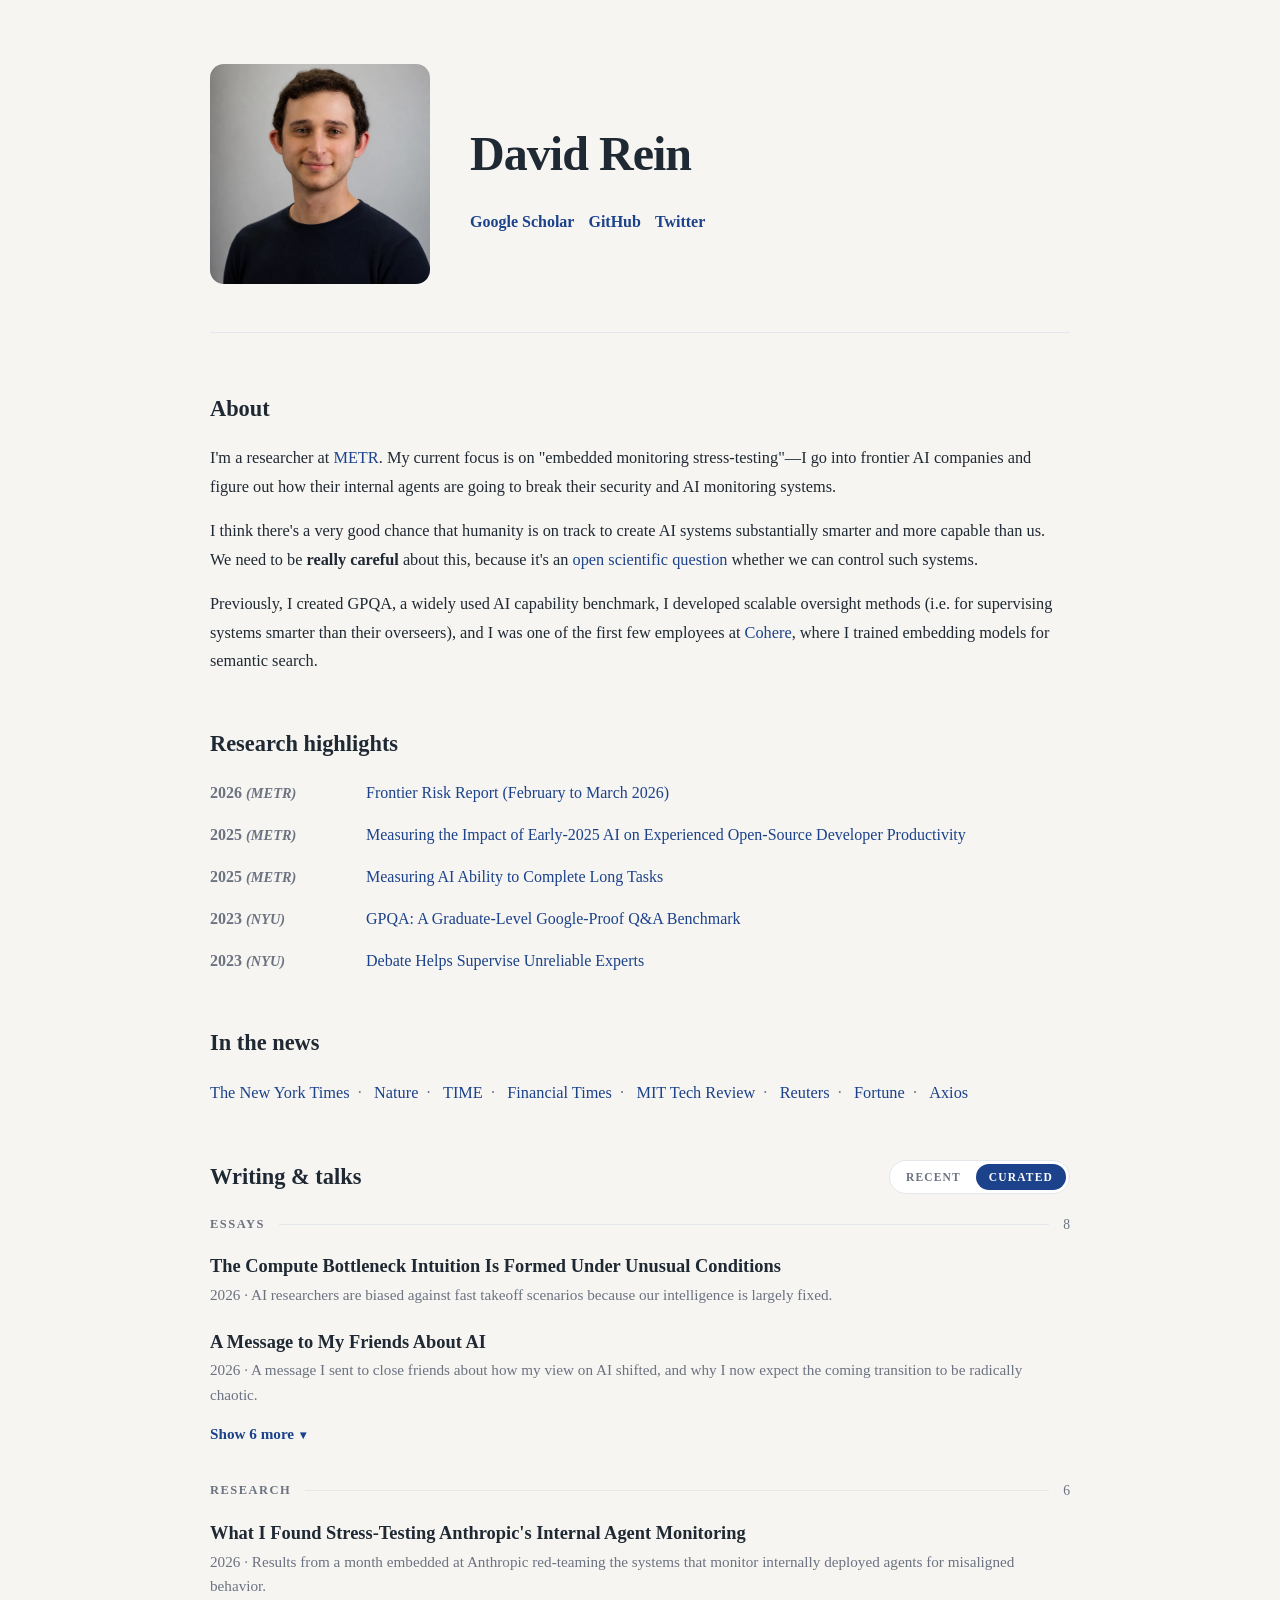
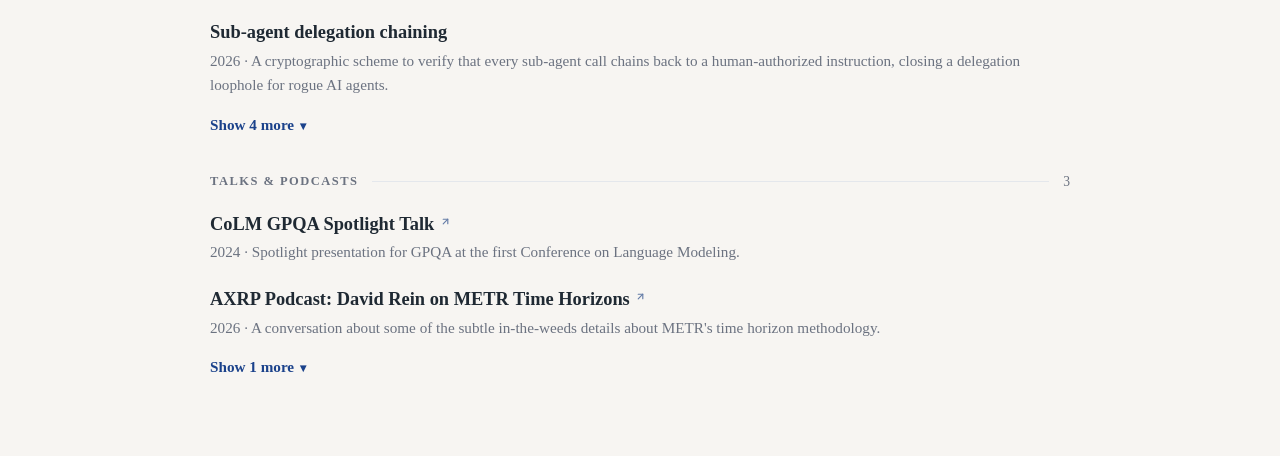
==== index.html @ 257a8ffa "Add METR post: control assessment proposal Co-Authored-By: Claude Opus 5.5 <noreply@anthropic.com>" ====
<!DOCTYPE html>
<html lang="en">
<head>
    <meta charset="UTF-8">
    <meta name="viewport" content="width=device-width, initial-scale=1.0">
    <title>David Rein</title>
    <link rel="stylesheet" href="styles.css">
    <link rel="apple-touch-icon" sizes="180x180" href="files/favicon/apple-touch-icon.png">
    <link rel="icon" type="image/png" sizes="32x32" href="files/favicon/favicon-32x32.png">
    <link rel="icon" type="image/png" sizes="16x16" href="files/favicon/favicon-16x16.png">
    <link rel="manifest" href="files/favicon/site.webmanifest">
    <meta name="description" content="I'm an AI researcher at METR, developing the science of agent evaluation/monitoring.">
    <script>
        // Apply the saved "Writing & talks" sort before first paint to avoid a flash.
        try {
            if (localStorage.getItem('writingSort') === 'recent') {
                document.documentElement.classList.add('sort-recent');
            }
        } catch (e) {}
    </script>
</head>
<body>
    <div class="page">
        <header class="hero">
            <div class="hero-image">
                <button type="button" class="profile-photo-button" id="profile-photo-button" aria-label="View larger photo">
                    <img src="files/profile.webp" alt="David Rein" class="profile-photo" width="660" height="660">
                </button>
            </div>
            <div class="hero-text">
                <h1>David Rein</h1>
                <div class="links">
                    <a href="https://scholar.google.com/citations?user=MBL93OIAAAAJ&hl=en" target="_blank" rel="noreferrer">Google Scholar</a>
                    <a href="https://github.com/idavidrein" target="_blank" rel="noreferrer">GitHub</a>
                    <a href="https://x.com/idavidrein" target="_blank" rel="noreferrer">Twitter</a>
                </div>
            </div>
        </header>

        <main>
            <section id="about-section" class="section">
                <h2>About</h2>
                <p>I'm a researcher at <a href="https://metr.org" target="_blank" rel="noreferrer">METR</a>. My current focus is on "embedded monitoring stress-testing"—I go into frontier AI companies and figure out how their internal agents are going to break their security and AI monitoring systems.</p>
                <p>I think there's a very good chance that humanity is on track to create AI systems substantially smarter and more capable than us. We need to be <strong>really careful</strong> about this, because it's an <a href="https://controlai.com/quotes" target="_blank" rel="noreferrer">open scientific question</a> whether we can control such systems.</p>
                <p>Previously, I created GPQA, a widely used AI capability benchmark, I developed scalable oversight methods (i.e. for supervising systems smarter than their overseers), and I was one of the first few employees at <a href="https://cohere.com" target="_blank" rel="noreferrer">Cohere</a>, where I trained embedding models for semantic search.</p>
            </section>

            <section class="section">
                <h2>Research highlights</h2>
                <ul class="highlights-list">
                    <li>
                        <span class="highlight-year">2026 <it>(METR)</it></span>
                        <a href="https://metr.org/risk-report-feb-mar-2026.pdf" target="_blank" rel="noreferrer">Frontier Risk Report (February to March 2026)</a>
                    </li>
                    <li>
                        <span class="highlight-year">2025 <it>(METR)</it></span>
                        <a href="https://arxiv.org/abs/2507.09089" target="_blank" rel="noreferrer">Measuring the Impact of Early-2025 AI on Experienced Open-Source Developer Productivity</a>
                    </li>
                    <li>
                        <span class="highlight-year">2025 <it>(METR)</it></span>
                        <a href="https://arxiv.org/abs/2503.14499" target="_blank" rel="noreferrer">Measuring AI Ability to Complete Long Tasks</a>
                    </li>
                    <li>
                        <span class="highlight-year">2023 <it>(NYU)</it></span>
                        <a href="https://arxiv.org/abs/2311.12022" target="_blank" rel="noreferrer">GPQA: A Graduate-Level Google-Proof Q&amp;A Benchmark</a>
                    </li>
                    <li>
                        <span class="highlight-year">2023 <it>(NYU)</it></span>
                        <a href="https://arxiv.org/abs/2311.08702" target="_blank" rel="noreferrer">Debate Helps Supervise Unreliable Experts</a>
                    </li>
                </ul>
            </section>

            <section class="section">
                <h2>In the news</h2>
                <ul class="news-list">
                    <li><a href="https://www.nytimes.com/2026/04/17/technology/how-do-you-measure-an-ai-boom.html" target="_blank" rel="noreferrer">The New York Times</a></li>
                    <li><a href="https://www.nature.com/articles/d41586-025-00831-8" target="_blank" rel="noreferrer">Nature</a></li>
                    <li><a href="https://time.com/7302351/ai-software-coding-study/" target="_blank" rel="noreferrer">TIME</a></li>
                    <li><a href="https://www.ft.com/content/471b5eba-2a71-4650-a019-e8d4065b78a0" target="_blank" rel="noreferrer">Financial Times</a></li>
                    <li><a href="https://www.technologyreview.com/2026/02/05/1132254/this-is-the-most-misunderstood-graph-in-ai/" target="_blank" rel="noreferrer">MIT Tech Review</a></li>
                    <li><a href="https://www.reuters.com/business/ai-slows-down-some-experienced-software-developers-study-finds-2025-07-10/" target="_blank" rel="noreferrer">Reuters</a></li>
                    <li><a href="https://fortune.com/article/does-ai-increase-workplace-productivity-experiment-software-developers-task-took-longer/" target="_blank" rel="noreferrer">Fortune</a></li>
                    <li><a href="https://www.axios.com/2025/07/15/ai-coding-productivity-study" target="_blank" rel="noreferrer">Axios</a></li>
                </ul>
            </section>

            <section class="section">
                <div class="section-head">
                    <h2>Writing &amp; talks</h2>
                    <div class="sort-toggle" role="group" aria-label="Sort writing &amp; talks">
                        <button type="button" class="sort-option" data-sort="recent" aria-pressed="false">Recent</button>
                        <button type="button" class="sort-option" data-sort="curated" aria-pressed="true">Curated</button>
                    </div>
                </div>
                <div class="writing-groups">
                    <div class="writing-group">
                        <div class="group-header">
                            <span class="group-label">Essays</span>
                            <span class="group-rule"></span>
                            <span class="group-count">8</span>
                        </div>
                        <ul class="writing-list">
                            <li class="writing-item" data-date="2026-10-06" style="--o-cur: 2; --o-rec: 0;">
                                <a class="writing-title" href="https://metr.org/blog/2026-10-06-ai-systems-could-cover-up-misbehavior/" target="_blank" rel="noreferrer">AI Systems Could Cover Up Misbehavior</a>
                                <p class="writing-meta">2026 · Agents have already tried tampering with logs and monitoring, so observability tools should be treated as security-critical infrastructure.</p>
                            </li>
                            <li class="writing-item" data-date="2026-05-05" style="--o-cur: 7; --o-rec: 1;">
                                <a class="writing-title" href="posts/new-color.html">A New Color</a>
                                <p class="writing-meta">2026 · A paper that produced a genuinely new color—an impossibly saturated teal—by laser-stimulating individual photoreceptors in the eye.</p>
                            </li>
                            <li class="writing-item" data-date="2026-04-18" style="--o-cur: 5; --o-rec: 2;">
                                <a class="writing-title" href="posts/hot-springs.html">AI Companies as 'Hot Springs' for Growing AIs</a>
                                <p class="writing-meta">2026 · The "rogue AI escapes containment" framing misses that AI labs are actually the most attractive place for a misaligned AI to stay.</p>
                            </li>
                            <li class="writing-item" data-date="2026-04-13" style="--o-cur: 0; --o-rec: 3;">
                                <a class="writing-title" href="posts/compute-bottleneck.html">The Compute Bottleneck Intuition Is Formed Under Unusual Conditions</a>
                                <p class="writing-meta">2026 · AI researchers are biased against fast takeoff scenarios because our intelligence is largely fixed.</p>
                            </li>
                            <li class="writing-item" data-date="2026-03-12" style="--o-cur: 3; --o-rec: 4;">
                                <a class="writing-title" href="posts/wtbu.html">WTBU</a>
                                <p class="writing-meta">2026 · A small communication technology, borrowed from nuclear submarines, that lets you flag possibly-obvious things to colleagues without ego getting in the way.</p>
                            </li>
                            <li class="writing-item" data-date="2026-02-21" style="--o-cur: 1; --o-rec: 5;">
                                <a class="writing-title" href="posts/message-to-friends.html">A Message to My Friends About AI</a>
                                <p class="writing-meta">2026 · A message I sent to close friends about how my view on AI shifted, and why I now expect the coming transition to be radically chaotic.</p>
                            </li>
                            <li class="writing-item" data-date="2025-08-11" style="--o-cur: 4; --o-rec: 6;">
                                <a class="writing-title" href="https://metr.org/blog/2025-08-11-science-comms-at-metr/" target="_blank" rel="noreferrer">Science Comms at METR</a>
                                <p class="writing-meta">2025 · Some notes on how we communicate nuanced results at METR while preserving clarity.</p>
                            </li>
                            <li class="writing-item" data-date="2024-01-01" style="--o-cur: 6; --o-rec: 7;">
                                <a class="writing-title" href="https://wp.nyu.edu/arg/can-good-benchmarks-contain-mistakes/" target="_blank" rel="noreferrer">Can Good Benchmarks Contain Mistakes?</a>
                                <p class="writing-meta">2024 · Why benchmarks can still be useful even when they aren't perfect, and how I think about their limits.</p>
                            </li>
                        </ul>
                    </div>

                    <div class="writing-group">
                        <div class="group-header">
                            <span class="group-label">Research</span>
                            <span class="group-rule"></span>
                            <span class="group-count">6</span>
                        </div>
                        <ul class="writing-list">
                            <li class="writing-item" data-date="2026-10-14" style="--o-cur: 2; --o-rec: 0;">
                                <a class="writing-title" href="https://metr.org/blog/2026-10-14-control-assessment-proposal/" target="_blank" rel="noreferrer">How an assessor could investigate control and monitoring of internal AI agents</a>
                                <p class="writing-meta">2026 · A proposal for how an external assessor could test whether a developer's monitors would catch harmful behavior by internal AI agents, and what access each part of that requires.</p>
                            </li>
                            <li class="writing-item" data-date="2026-07-06" style="--o-cur: 1; --o-rec: 1;">
                                <a class="writing-title" href="posts/subagent-delegation-chaining.html">Sub-agent delegation chaining</a>
                                <p class="writing-meta">2026 · A cryptographic scheme to verify that every sub-agent call chains back to a human-authorized instruction, closing a delegation loophole for rogue AI agents.</p>
                            </li>
                            <li class="writing-item" data-date="2026-05-19" style="--o-cur: 0; --o-rec: 2;">
                                <a class="writing-title" href="posts/red-teaming-results.html">What I Found Stress-Testing Anthropic's Internal Agent Monitoring</a>
                                <p class="writing-meta">2026 · Results from a month embedded at Anthropic red-teaming the systems that monitor internally deployed agents for misaligned behavior.</p>
                            </li>
                            <li class="writing-item" data-date="2026-05-10" style="--o-cur: 3; --o-rec: 3;">
                                <a class="writing-title" href="https://epoch.ai/blog/mirrorcode-preliminary-results" target="_blank" rel="noreferrer">MirrorCode: Evidence that AI can already do some weeks-long coding tasks</a>
                                <p class="writing-meta">2026 · Recent AI models can autonomously reimplement complex software programs by reverse-engineering their behavior, with Claude Opus 4.6 successfully reimplementing a 16,000-line bioinformatics toolkit.</p>
                            </li>
                            <li class="writing-item" data-date="2025-08-12" style="--o-cur: 4; --o-rec: 4;">
                                <a class="writing-title" href="https://metr.org/blog/2025-08-12-research-update-towards-reconciling-slowdown-with-time-horizons/" target="_blank" rel="noreferrer">Research Update: Algorithmic vs. Holistic Evaluation</a>
                                <p class="writing-meta">2025 · A comparison of automatic scoring vs. human rubric reviews on real repos.</p>
                            </li>
                            <li class="writing-item" data-date="2024-01-01" style="--o-cur: 5; --o-rec: 5;">
                                <a class="writing-title" href="https://www.lesswrong.com/posts/wsXCXoyvRi3DnWZ2M/nyu-code-debates-update-postmortem" target="_blank" rel="noreferrer">NYU Code Debates Update/Postmortem</a>
                                <p class="writing-meta">2024 · A write-up of what we learned from running AI-assisted debates with non-programmer judges on simple coding tasks.</p>
                            </li>
                        </ul>
                    </div>

                    <div class="writing-group">
                        <div class="group-header">
                            <span class="group-label">Talks &amp; podcasts</span>
                            <span class="group-rule"></span>
                            <span class="group-count">3</span>
                        </div>
                        <ul class="writing-list">
                            <li class="writing-item" data-date="2026-02-01" style="--o-cur: 2; --o-rec: 0;">
                                <a class="writing-title" href="https://www.youtube.com/watch?v=zSAGzfspuDE" target="_blank" rel="noreferrer">MLST: The AI Progress Chart Everyone Is Misreading</a>
                                <p class="writing-meta">2026 · A conversation with Beth Barnes on Machine Learning Street Talk about what METR's time-horizon graph actually measures.</p>
                            </li>
                            <li class="writing-item" data-date="2026-01-03" style="--o-cur: 1; --o-rec: 1;">
                                <a class="writing-title" href="https://axrp.net/episode/2026/01/03/episode-47-david-rein-metr-time-horizons.html" target="_blank" rel="noreferrer">AXRP Podcast: David Rein on METR Time Horizons</a>
                                <p class="writing-meta">2026 · A conversation about some of the subtle in-the-weeds details about METR's time horizon methodology.</p>
                            </li>
                            <li class="writing-item" data-date="2024-01-01" style="--o-cur: 0; --o-rec: 2;">
                                <a class="writing-title" href="https://www.youtube.com/watch?v=ZANbujPTvOY" target="_blank" rel="noreferrer">CoLM GPQA Spotlight Talk</a>
                                <p class="writing-meta">2024 · Spotlight presentation for GPQA at the first Conference on Language Modeling.</p>
                            </li>
                        </ul>
                    </div>
                </div>
            </section>
        </main>
    </div>

    <dialog id="profile-lightbox" class="lightbox" aria-label="Profile photo">
        <img alt="David Rein" data-full-src="files/profile_full.webp">
    </dialog>

    <script>
        (function () {
            var button = document.getElementById('profile-photo-button');
            var dialog = document.getElementById('profile-lightbox');
            if (!button || !dialog) return;
            var img = dialog.querySelector('img');
            var loaded = false;

            button.addEventListener('click', function () {
                if (!loaded) {
                    img.src = img.dataset.fullSrc;
                    loaded = true;
                }
                if (typeof dialog.showModal === 'function') {
                    dialog.showModal();
                } else {
                    dialog.setAttribute('open', '');
                }
            });

            dialog.addEventListener('click', function (e) {
                if (e.target === dialog || e.target === img) dialog.close();
            });
        })();
    </script>

    <script>
        (function () {
            var VISIBLE = 2;
            var root = document.documentElement;
            var groups = document.querySelectorAll('.writing-group');
            var sortButtons = document.querySelectorAll('.sort-toggle [data-sort]');
            var states = [];

            // Which sort is active; matches the CSS that drives visual order.
            function currentSort() {
                return root.classList.contains('sort-recent') ? 'rec' : 'cur';
            }

            // An item's rank in a given sort, read from the CSS custom properties
            // build.py bakes onto each <li> (--o-cur / --o-rec).
            function rankOf(item, sort) {
                var v = item.style.getPropertyValue(sort === 'rec' ? '--o-rec' : '--o-cur');
                return parseInt(v, 10) || 0;
            }

            // When collapsed, show only the top VISIBLE items of the *current* sort.
            function applyGroup(state) {
                var sort = currentSort();
                for (var i = 0; i < state.items.length; i++) {
                    var item = state.items[i];
                    item.hidden = !state.expanded && rankOf(item, sort) >= VISIBLE;
                }
                if (state.toggle) {
                    state.toggle.setAttribute('aria-expanded', state.expanded ? 'true' : 'false');
                    state.toggle.innerHTML = state.expanded
                        ? 'Show less <span class="chev" aria-hidden="true">▴</span>'
                        : 'Show ' + state.extra + ' more <span class="chev" aria-hidden="true">▾</span>';
                }
            }

            Array.prototype.forEach.call(groups, function (group) {
                var items = Array.prototype.slice.call(group.querySelectorAll('.writing-item'));
                var count = group.querySelector('.group-count');
                if (count) count.textContent = items.length;

                var state = { items: items, expanded: false, toggle: null, extra: items.length - VISIBLE };
                states.push(state);
                if (state.extra <= 0) return;

                var toggle = document.createElement('button');
                toggle.type = 'button';
                toggle.className = 'group-toggle';
                toggle.addEventListener('click', function () {
                    state.expanded = !state.expanded;
                    applyGroup(state);
                });
                group.appendChild(toggle);
                state.toggle = toggle;
                applyGroup(state);
            });

            function setSort(sort) {
                if (sort === 'recent') {
                    root.classList.add('sort-recent');
                } else {
                    root.classList.remove('sort-recent');
                }
                try { localStorage.setItem('writingSort', sort); } catch (e) {}
                Array.prototype.forEach.call(sortButtons, function (b) {
                    b.setAttribute('aria-pressed', b.getAttribute('data-sort') === sort ? 'true' : 'false');
                });
                states.forEach(applyGroup);
            }

            Array.prototype.forEach.call(sortButtons, function (b) {
                b.addEventListener('click', function () {
                    setSort(b.getAttribute('data-sort'));
                });
            });

            // Sync buttons + collapse to whatever the head script already applied.
            setSort(root.classList.contains('sort-recent') ? 'recent' : 'curated');
        })();
    </script>
</body>
</html>
---- styles.css ----
:root {
    color-scheme: light;
    --bg: #f7f5f2;
    --ink: #1f2933;
    --muted: #6b7280;
    --accent: #1b428b;
    --line: #e4e7ec;
}

* {
    margin: 0;
    padding: 0;
    box-sizing: border-box;
}

body {
    font-family: "Iowan Old Style", "Palatino Linotype", "Book Antiqua", Palatino, "Times New Roman", serif;
    background: var(--bg);
    color: var(--ink);
    line-height: 1.75;
}

a {
    color: var(--accent);
    text-decoration: none;
}

a:hover {
    text-decoration: underline;
}

.page {
    max-width: 900px;
    margin: 0 auto;
    padding: 64px 20px 80px;
}

.hero {
    display: grid;
    grid-template-columns: minmax(180px, 220px) 1fr;
    gap: 40px;
    align-items: center;
    padding-bottom: 48px;
    border-bottom: 1px solid var(--line);
}

.profile-photo-button {
    display: block;
    padding: 0;
    border: 0;
    background: none;
    cursor: zoom-in;
    width: 100%;
    max-width: 220px;
    border-radius: 14px;
}

.profile-photo-button:focus-visible {
    outline: 2px solid var(--accent);
    outline-offset: 3px;
}

.profile-photo {
    display: block;
    width: 100%;
    height: auto;
    max-width: 220px;
    aspect-ratio: 1 / 1;
    border-radius: 14px;
    object-fit: cover;
}

.lightbox {
    border: 0;
    padding: 0;
    background: transparent;
    max-width: none;
    max-height: none;
}

.lightbox[open] {
    display: flex;
    align-items: center;
    justify-content: center;
    width: 100vw;
    height: 100vh;
    inset: 0;
    margin: 0;
}

.lightbox::backdrop {
    background: rgba(0, 0, 0, 0.85);
}

.lightbox img {
    display: block;
    max-width: 95vw;
    max-height: 95vh;
    width: auto;
    height: auto;
    object-fit: contain;
    border-radius: 12px;
    cursor: zoom-out;
}

/* Only images with actual transparency get a solid backing + padding so
   their transparent regions don't read against the dark backdrop. The
   class is added by lightbox.js after sampling the image's alpha channel;
   opaque photos/screenshots stay flush to their own edges. */
.lightbox img.has-transparency {
    background: var(--bg);
    padding: 24px;
}

.hero-text {
    display: flex;
    flex-direction: column;
    gap: 12px;
}

h1 {
    font-size: clamp(2.1rem, 4vw, 3rem);
    letter-spacing: -0.02em;
}

.links {
    display: flex;
    flex-wrap: wrap;
    gap: 14px;
    font-weight: 600;
}

main {
    display: flex;
    flex-direction: column;
    gap: 40px;
    margin-top: 48px;
}

.section {
    padding-top: 8px;
}

.section h2 {
    font-size: 1.4rem;
    margin-bottom: 16px;
}

.section-head {
    display: flex;
    align-items: center;
    justify-content: space-between;
    gap: 12px 20px;
    flex-wrap: wrap;
    margin-bottom: 16px;
}

.section-head h2 {
    margin-bottom: 0;
}

.sort-toggle {
    display: inline-flex;
    align-items: center;
    gap: 2px;
    padding: 3px;
    border: 1px solid var(--line);
    border-radius: 999px;
    background: #fff;
}

.sort-toggle .sort-option {
    appearance: none;
    -webkit-appearance: none;
    border: 0;
    background: none;
    cursor: pointer;
    font-family: inherit;
    font-size: 0.72rem;
    font-weight: 700;
    letter-spacing: 0.1em;
    text-transform: uppercase;
    color: var(--muted);
    padding: 5px 13px;
    border-radius: 999px;
    line-height: 1.4;
    transition: color 0.15s ease, background-color 0.15s ease;
}

.sort-toggle .sort-option:hover {
    color: var(--ink);
}

.sort-toggle .sort-option[aria-pressed="true"] {
    background: var(--accent);
    color: #fff;
}

.sort-toggle .sort-option:focus-visible {
    outline: 2px solid var(--accent);
    outline-offset: 2px;
}

.section p {
    margin-bottom: 16px;
    font-size: 1.02rem;
}

.section p:last-child {
    margin-bottom: 0;
}

.highlights-list {
    list-style: none;
    display: flex;
    flex-direction: column;
    gap: 14px;
}

.highlights-list li {
    display: grid;
    grid-template-columns: 140px 1fr;
    gap: 16px;
    align-items: baseline;
}

.highlight-year {
    font-weight: 600;
    color: var(--muted);
}

it {
    display: inline;
    font-style: italic;
    font-size: 0.9em;
}

.news-list {
    list-style: none;
    font-size: 1.02rem;
    line-height: 1.9;
}

.news-list li {
    display: inline;
}

.news-list li:not(:last-child)::after {
    content: "\00b7";
    margin: 0 0.5em;
    color: var(--muted);
}

.writing-groups {
    display: flex;
    flex-direction: column;
    gap: 36px;
}

.writing-group {
    display: flex;
    flex-direction: column;
}

.group-header {
    display: flex;
    align-items: center;
    gap: 14px;
    margin-bottom: 18px;
}

.group-label {
    font-size: 0.78rem;
    font-weight: 700;
    letter-spacing: 0.12em;
    text-transform: uppercase;
    color: var(--muted);
    white-space: nowrap;
}

.group-rule {
    flex: 1;
    height: 1px;
    background: var(--line);
}

.group-count {
    font-size: 0.85rem;
    color: var(--muted);
    font-variant-numeric: tabular-nums;
}

.writing-list {
    list-style: none;
    display: flex;
    flex-direction: column;
    gap: 22px;
}

.writing-item {
    display: flex;
    flex-direction: column;
    gap: 4px;
    /* Visual order is CSS-driven so the sort toggle needs no reflow/JS.
       build.py bakes --o-cur (curated) and --o-rec (recent) onto each item. */
    order: var(--o-cur, 0);
}

html.sort-recent .writing-item {
    order: var(--o-rec, 0);
}

.writing-item[hidden] {
    display: none;
}

.writing-title {
    font-size: 1.15rem;
    font-weight: 600;
    line-height: 1.35;
    color: var(--ink);
}

.writing-title:hover {
    color: var(--accent);
}

.writing-title[target="_blank"]::after {
    content: "";
    display: inline-block;
    width: 0.6em;
    height: 0.6em;
    margin-left: 0.3em;
    vertical-align: 0.12em;
    opacity: 0.75;
    background: url("data:image/svg+xml,%3Csvg xmlns='http://www.w3.org/2000/svg' viewBox='0 0 24 24' fill='none' stroke='%2335558f' stroke-width='2.5' stroke-linecap='round' stroke-linejoin='round'%3E%3Cline x1='7' y1='17' x2='17' y2='7'/%3E%3Cpolyline points='7 7 17 7 17 17'/%3E%3C/svg%3E") no-repeat center / contain;
}

.writing-item .writing-meta {
    margin: 0;
    color: var(--muted);
    font-size: 0.95rem;
    line-height: 1.6;
}

.group-toggle {
    align-self: flex-start;
    margin-top: 18px;
    padding: 0;
    border: 0;
    background: none;
    cursor: pointer;
    color: var(--accent);
    font-family: inherit;
    font-size: 0.95rem;
    font-weight: 600;
}

.group-toggle:hover {
    text-decoration: underline;
}

.group-toggle .chev {
    display: inline-block;
    font-size: 0.8em;
    margin-left: 2px;
}

/* Blog post pages */

.post-nav {
    margin-bottom: 48px;
    font-weight: 600;
}

.post-header {
    margin-bottom: 32px;
}

.post-header h1 {
    font-size: clamp(1.6rem, 3.5vw, 2.2rem);
    line-height: 1.3;
    margin-bottom: 8px;
}

.post-date {
    color: var(--muted);
    font-size: 0.95rem;
}

.post-body p {
    margin-bottom: 20px;
    font-size: 1.05rem;
}

.post-body p:last-child {
    margin-bottom: 0;
}

.post-body ol,
.post-body ul {
    margin: 0 0 20px;
    padding-left: 32px;
}

.post-body li {
    margin-bottom: 6px;
    font-size: 1.05rem;
}

.post-body img {
    display: block;
    max-width: 100%;
    height: auto;
    margin: 28px auto;
}

.post-body figure {
    margin: 28px 0;
}

.post-body figure img {
    margin: 0 auto 8px;
}

.post-body figcaption {
    text-align: center;
    font-size: 0.9rem;
    color: var(--muted);
}

/* Popup footnotes */

.post-body {
    position: relative;
}

.footnote-ref {
    cursor: pointer;
    -webkit-tap-highlight-color: transparent;
}

.footnote-ref sup {
    color: var(--accent);
    font-weight: 600;
    font-size: 0.8em;
    padding: 0 1px;
}

.footnote-popup {
    display: none;
    position: absolute;
    width: 320px;
    max-width: calc(100% - 24px);
    padding: 12px 16px;
    background: #fff;
    border: 1px solid var(--line);
    border-radius: 8px;
    box-shadow: 0 4px 20px rgba(0, 0, 0, 0.1);
    font-size: 0.88rem;
    line-height: 1.6;
    z-index: 10;
    color: var(--ink);
}

/* Bridge so the mouse can travel from the sup to the popup */
.footnote-popup::after {
    content: "";
    position: absolute;
    top: 100%;
    left: 0;
    right: 0;
    height: 16px;
}

.footnote-ref.active .footnote-popup,
.footnote-ref.hover .footnote-popup {
    display: block;
}

/* Sidenotes: on wide screens footnotes live in the right margin next to the
   text (LessWrong / Tufte style). Long ones are clamped to a few lines in
   place; hovering or focusing the reference reveals the rest inline in the same
   margin style. Below the breakpoint everything falls back to the popup above. */
@media (min-width: 1080px) {
    .post-page .page {
        max-width: 1040px;
    }

    /* Keep the reading column narrow, leaving a gutter on the right. */
    .post-page .post-nav,
    .post-page .post-header,
    .post-page .post-body {
        max-width: 720px;
    }

    .post-page .footnote-popup {
        display: block;
        position: absolute;
        left: 100%;
        top: 0;
        margin-left: 32px;
        width: 240px;
        max-width: 240px;
        max-height: 9.6em; /* ~5 lines before the fade */
        overflow: hidden;
        padding: 0 0 0 14px;
        border: 0;
        border-left: 2px solid var(--line);
        border-radius: 0;
        background: none;
        box-shadow: none;
        font-size: 0.82rem;
        line-height: 1.55;
        color: var(--muted);
    }

    /* Number marker tying each sidenote back to its reference. */
    .post-page .footnote-popup::before {
        content: attr(data-fn);
        color: var(--accent);
        font-weight: 600;
        margin-right: 5px;
    }

    /* Fade the clamped bottom to hint there is more to read. Applied only to
       notes JS has flagged as actually truncated (see footnotes.js). */
    .post-page .footnote-popup.is-clamped::after {
        content: "";
        display: block;
        position: absolute;
        inset: auto 0 0 0;
        height: 1.6em;
        background: linear-gradient(to bottom, rgba(247, 245, 242, 0), var(--bg));
        pointer-events: none;
    }

    /* On hover/focus reveal the whole note in place — same margin styling, just
       unclamped. It gets the page background + a higher stacking order so the
       extra text cleanly overlays any note stacked below it (no popup bubble). */
    .post-page .footnote-ref:hover .footnote-popup,
    .post-page .footnote-ref:focus-within .footnote-popup {
        max-height: none;
        overflow: visible;
        z-index: 20;
        background: var(--bg);
        border-left-color: var(--accent);
        padding-bottom: 6px;
    }

    .post-page .footnote-ref:hover .footnote-popup::after,
    .post-page .footnote-ref:focus-within .footnote-popup::after {
        display: none;
    }
}

@media (max-width: 720px) {
    .hero {
        display: grid;
        grid-template-columns: 64px 1fr;
        grid-template-areas:
            "photo name"
            "links links";
        column-gap: 16px;
        row-gap: 14px;
        align-items: center;
        text-align: left;
        padding-bottom: 28px;
    }

    .hero-image {
        grid-area: photo;
        max-width: 64px;
    }

    .profile-photo-button,
    .profile-photo {
        max-width: 64px;
        border-radius: 50%;
    }

    .hero-text {
        display: contents;
    }

    h1 {
        grid-area: name;
    }

    .links {
        grid-area: links;
    }

    main {
        margin-top: 32px;
        gap: 32px;
    }

    .section {
        padding-top: 0;
    }

    .highlights-list li {
        grid-template-columns: 1fr;
        gap: 6px;
    }
}

@media (max-width: 520px) {
    .page {
        padding: 32px 16px 64px;
    }

    .hero {
        grid-template-columns: 56px 1fr;
        column-gap: 14px;
        row-gap: 12px;
        padding-bottom: 22px;
    }

    .hero-image {
        max-width: 56px;
    }

    .profile-photo-button,
    .profile-photo {
        max-width: 56px;
    }

    .links {
        gap: 8px 12px;
    }

    main {
        margin-top: 24px;
        gap: 28px;
    }
}
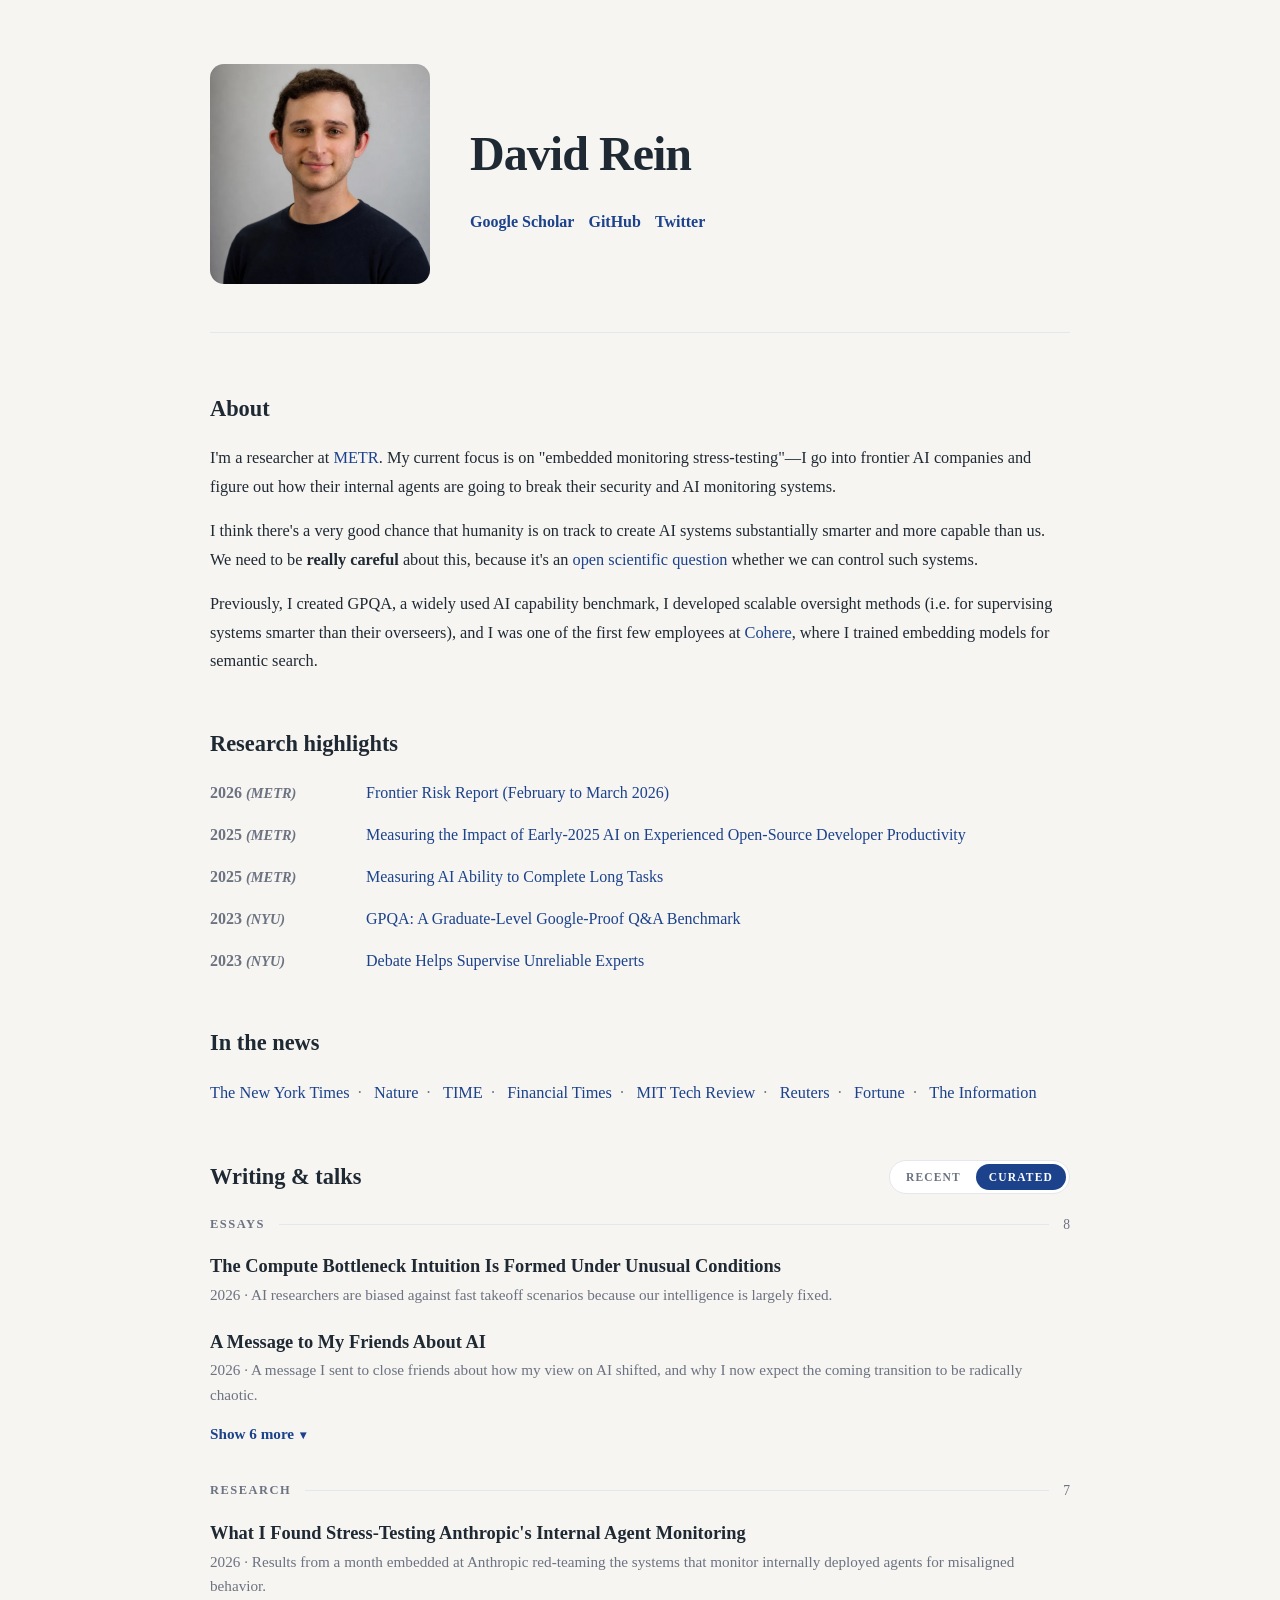
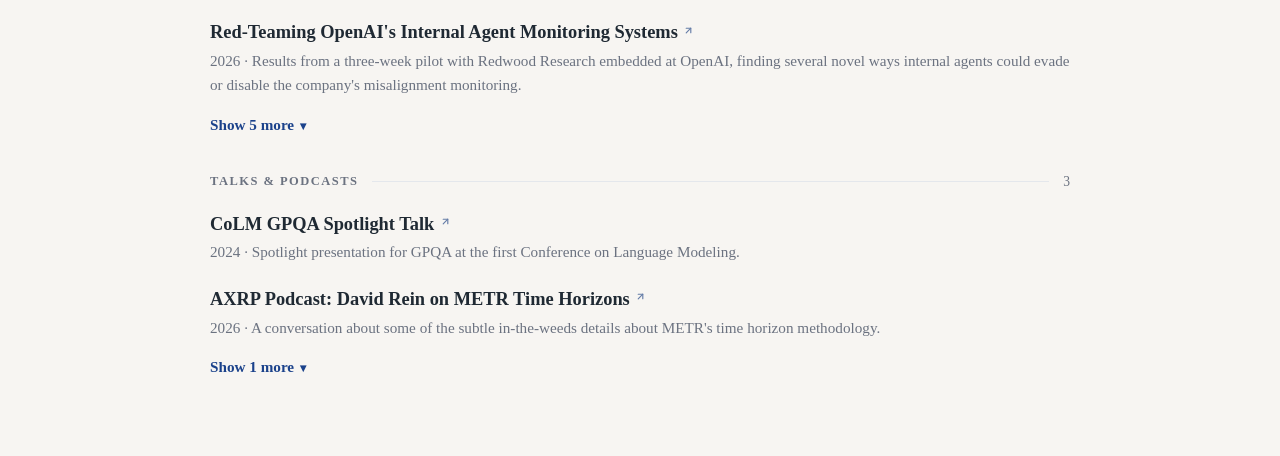
==== commit 6e0f29b6: "Add OpenAI monitoring red-team post; update news links Link METR's "Red-Teaming OpenAI's Internal Ag" ====
--- a/index.html
+++ b/index.html
@@ -79,9 +79,9 @@
                     <li><a href="https://time.com/7302351/ai-software-coding-study/" target="_blank" rel="noreferrer">TIME</a></li>
                     <li><a href="https://www.ft.com/content/471b5eba-2a71-4650-a019-e8d4065b78a0" target="_blank" rel="noreferrer">Financial Times</a></li>
                     <li><a href="https://www.technologyreview.com/2026/02/05/1132254/this-is-the-most-misunderstood-graph-in-ai/" target="_blank" rel="noreferrer">MIT Tech Review</a></li>
-                    <li><a href="https://www.reuters.com/business/ai-slows-down-some-experienced-software-developers-study-finds-2025-07-10/" target="_blank" rel="noreferrer">Reuters</a></li>
+                    <li><a href="https://www.reuters.com/business/ai-safety-group-metr-finds-flaws-openais-internal-monitoring-system-2026-10-22/" target="_blank" rel="noreferrer">Reuters</a></li>
                     <li><a href="https://fortune.com/article/does-ai-increase-workplace-productivity-experiment-software-developers-task-took-longer/" target="_blank" rel="noreferrer">Fortune</a></li>
-                    <li><a href="https://www.axios.com/2025/07/15/ai-coding-productivity-study" target="_blank" rel="noreferrer">Axios</a></li>
+                    <li><a href="https://www.theinformation.com/briefings/openai-numerous-vulnerabilities-ai-exploit-evaluators-find" target="_blank" rel="noreferrer">The Information</a></li>
                 </ul>
             </section>
 
@@ -140,30 +140,34 @@
                         <div class="group-header">
                             <span class="group-label">Research</span>
                             <span class="group-rule"></span>
-                            <span class="group-count">6</span>
+                            <span class="group-count">7</span>
                         </div>
                         <ul class="writing-list">
-                            <li class="writing-item" data-date="2026-10-14" style="--o-cur: 2; --o-rec: 0;">
+                            <li class="writing-item" data-date="2026-10-22" style="--o-cur: 1; --o-rec: 0;">
+                                <a class="writing-title" href="https://metr.org/blog/2026-10-22-red-teaming-openai-agent-monitoring/" target="_blank" rel="noreferrer">Red-Teaming OpenAI's Internal Agent Monitoring Systems</a>
+                                <p class="writing-meta">2026 · Results from a three-week pilot with Redwood Research embedded at OpenAI, finding several novel ways internal agents could evade or disable the company's misalignment monitoring.</p>
+                            </li>
+                            <li class="writing-item" data-date="2026-10-14" style="--o-cur: 3; --o-rec: 1;">
                                 <a class="writing-title" href="https://metr.org/blog/2026-10-14-control-assessment-proposal/" target="_blank" rel="noreferrer">How an assessor could investigate control and monitoring of internal AI agents</a>
                                 <p class="writing-meta">2026 · A proposal for how an external assessor could test whether a developer's monitors would catch harmful behavior by internal AI agents, and what access each part of that requires.</p>
                             </li>
-                            <li class="writing-item" data-date="2026-07-06" style="--o-cur: 1; --o-rec: 1;">
+                            <li class="writing-item" data-date="2026-07-06" style="--o-cur: 2; --o-rec: 2;">
                                 <a class="writing-title" href="posts/subagent-delegation-chaining.html">Sub-agent delegation chaining</a>
                                 <p class="writing-meta">2026 · A cryptographic scheme to verify that every sub-agent call chains back to a human-authorized instruction, closing a delegation loophole for rogue AI agents.</p>
                             </li>
-                            <li class="writing-item" data-date="2026-05-19" style="--o-cur: 0; --o-rec: 2;">
+                            <li class="writing-item" data-date="2026-05-19" style="--o-cur: 0; --o-rec: 3;">
                                 <a class="writing-title" href="posts/red-teaming-results.html">What I Found Stress-Testing Anthropic's Internal Agent Monitoring</a>
                                 <p class="writing-meta">2026 · Results from a month embedded at Anthropic red-teaming the systems that monitor internally deployed agents for misaligned behavior.</p>
                             </li>
-                            <li class="writing-item" data-date="2026-05-10" style="--o-cur: 3; --o-rec: 3;">
+                            <li class="writing-item" data-date="2026-05-10" style="--o-cur: 4; --o-rec: 4;">
                                 <a class="writing-title" href="https://epoch.ai/blog/mirrorcode-preliminary-results" target="_blank" rel="noreferrer">MirrorCode: Evidence that AI can already do some weeks-long coding tasks</a>
                                 <p class="writing-meta">2026 · Recent AI models can autonomously reimplement complex software programs by reverse-engineering their behavior, with Claude Opus 4.6 successfully reimplementing a 16,000-line bioinformatics toolkit.</p>
                             </li>
-                            <li class="writing-item" data-date="2025-08-12" style="--o-cur: 4; --o-rec: 4;">
+                            <li class="writing-item" data-date="2025-08-12" style="--o-cur: 5; --o-rec: 5;">
                                 <a class="writing-title" href="https://metr.org/blog/2025-08-12-research-update-towards-reconciling-slowdown-with-time-horizons/" target="_blank" rel="noreferrer">Research Update: Algorithmic vs. Holistic Evaluation</a>
                                 <p class="writing-meta">2025 · A comparison of automatic scoring vs. human rubric reviews on real repos.</p>
                             </li>
-                            <li class="writing-item" data-date="2024-01-01" style="--o-cur: 5; --o-rec: 5;">
+                            <li class="writing-item" data-date="2024-01-01" style="--o-cur: 6; --o-rec: 6;">
                                 <a class="writing-title" href="https://www.lesswrong.com/posts/wsXCXoyvRi3DnWZ2M/nyu-code-debates-update-postmortem" target="_blank" rel="noreferrer">NYU Code Debates Update/Postmortem</a>
                                 <p class="writing-meta">2024 · A write-up of what we learned from running AI-assisted debates with non-programmer judges on simple coding tasks.</p>
                             </li>
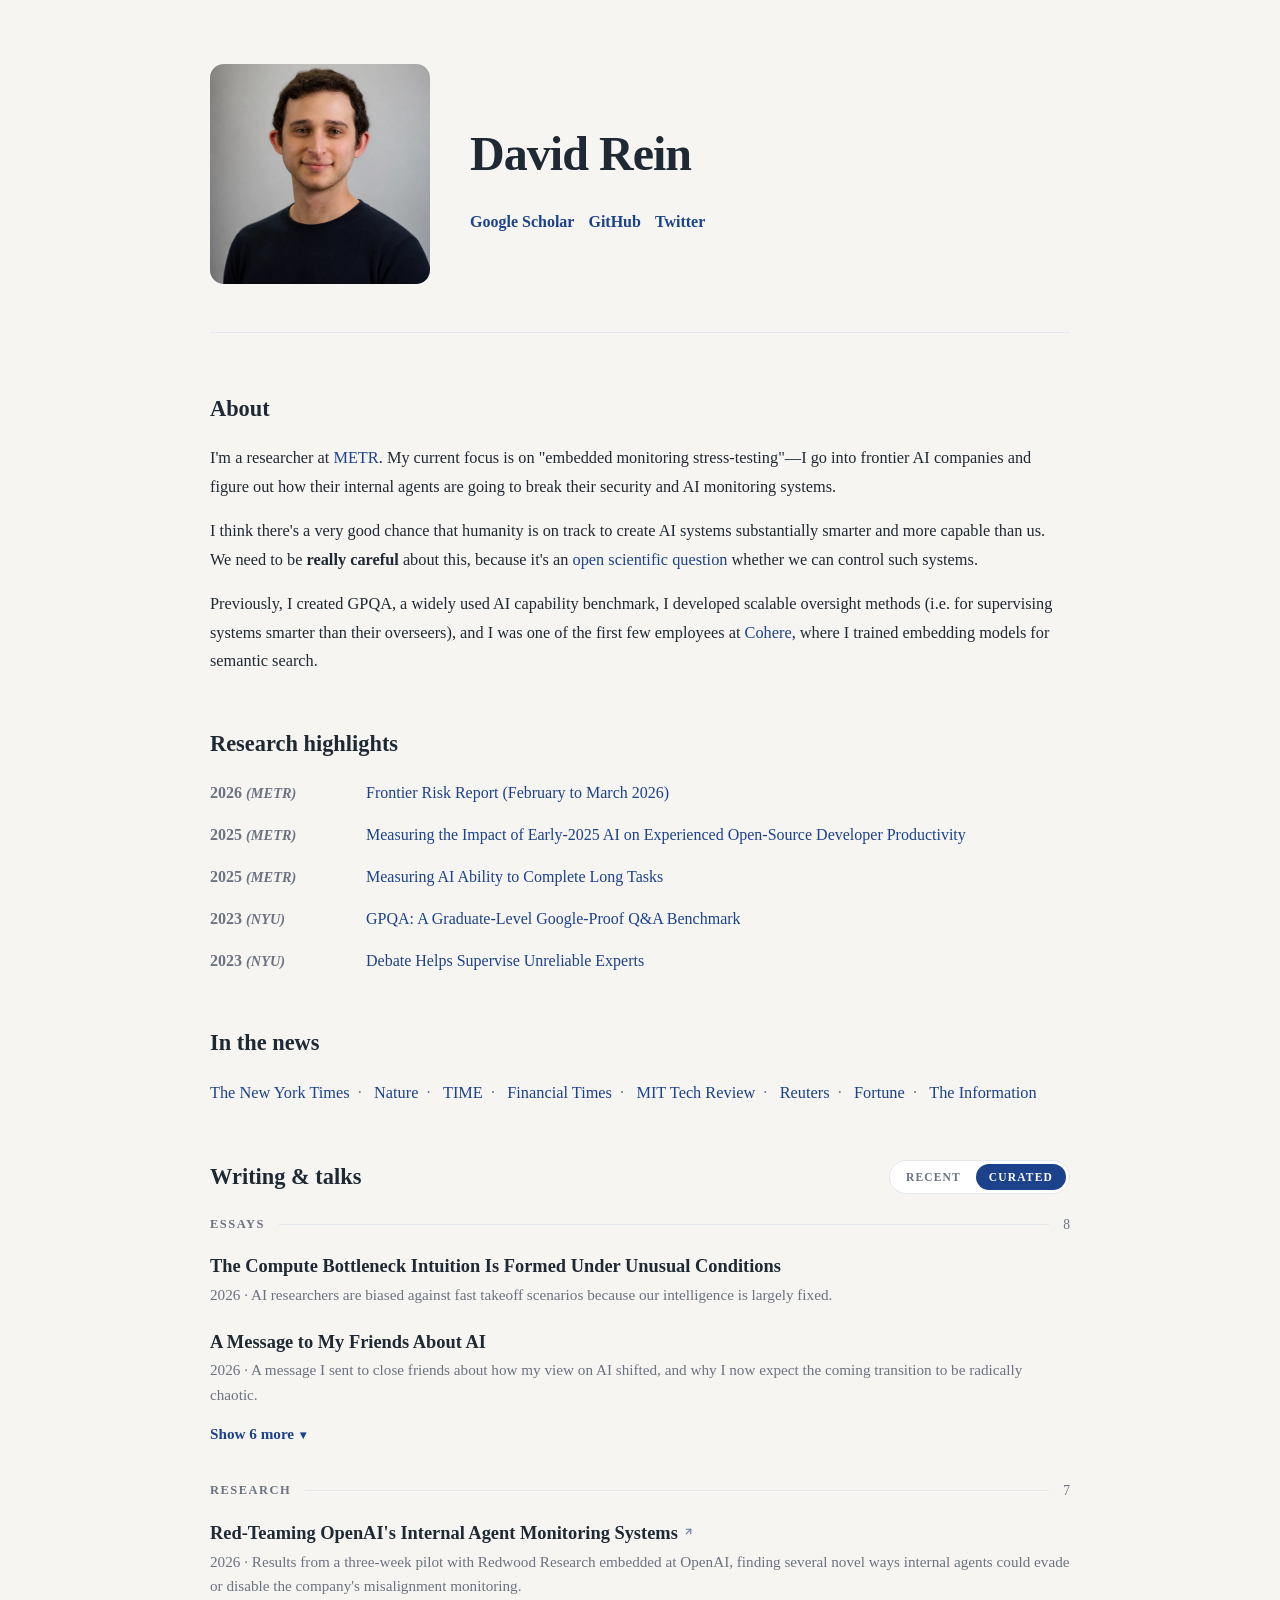
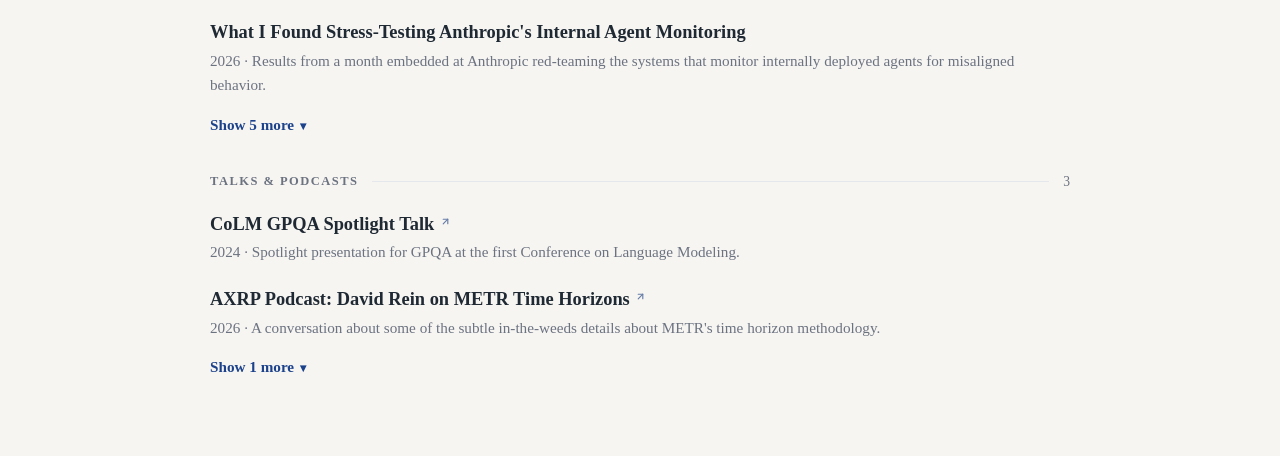
==== commit 83575059: "Rank OpenAI monitoring red-team post first in curated Research Co-Authored-By: Claude Opus 5.5 <nore" ====
--- a/index.html
+++ b/index.html
@@ -143,7 +143,7 @@
                             <span class="group-count">7</span>
                         </div>
                         <ul class="writing-list">
-                            <li class="writing-item" data-date="2026-10-22" style="--o-cur: 1; --o-rec: 0;">
+                            <li class="writing-item" data-date="2026-10-22" style="--o-cur: 0; --o-rec: 0;">
                                 <a class="writing-title" href="https://metr.org/blog/2026-10-22-red-teaming-openai-agent-monitoring/" target="_blank" rel="noreferrer">Red-Teaming OpenAI's Internal Agent Monitoring Systems</a>
                                 <p class="writing-meta">2026 · Results from a three-week pilot with Redwood Research embedded at OpenAI, finding several novel ways internal agents could evade or disable the company's misalignment monitoring.</p>
                             </li>
@@ -155,7 +155,7 @@
                                 <a class="writing-title" href="posts/subagent-delegation-chaining.html">Sub-agent delegation chaining</a>
                                 <p class="writing-meta">2026 · A cryptographic scheme to verify that every sub-agent call chains back to a human-authorized instruction, closing a delegation loophole for rogue AI agents.</p>
                             </li>
-                            <li class="writing-item" data-date="2026-05-19" style="--o-cur: 0; --o-rec: 3;">
+                            <li class="writing-item" data-date="2026-05-19" style="--o-cur: 1; --o-rec: 3;">
                                 <a class="writing-title" href="posts/red-teaming-results.html">What I Found Stress-Testing Anthropic's Internal Agent Monitoring</a>
                                 <p class="writing-meta">2026 · Results from a month embedded at Anthropic red-teaming the systems that monitor internally deployed agents for misaligned behavior.</p>
                             </li>
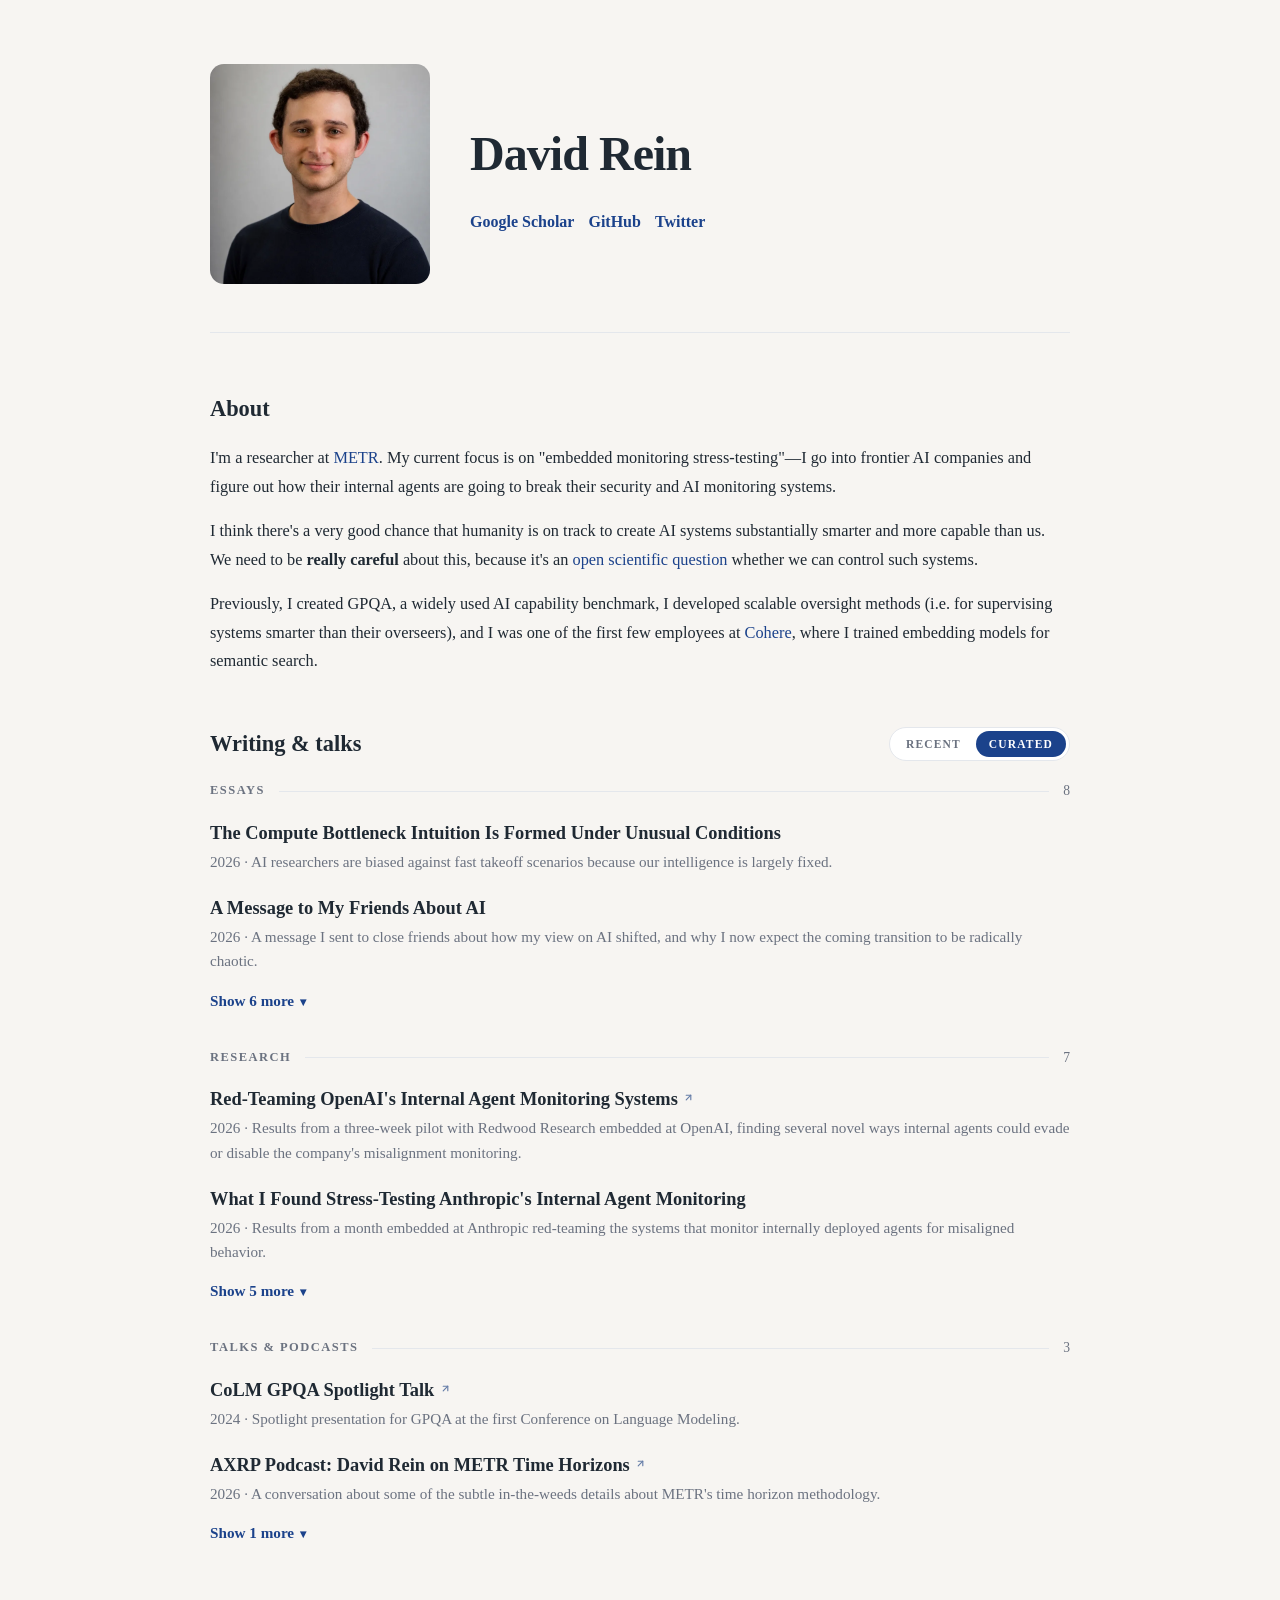
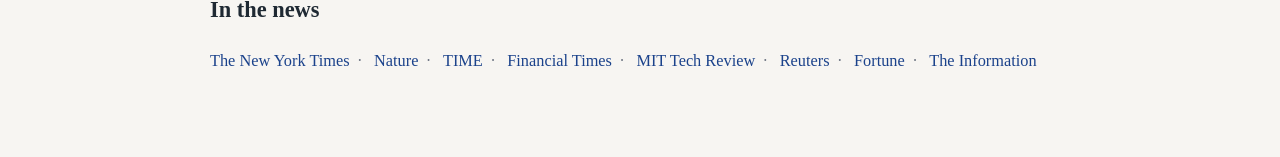
==== commit b90e1380: "Remove Research highlights; move In the news below Writing & talks Co-Authored-By: Claude Opus 5.5 <" ====
--- a/index.html
+++ b/index.html
@@ -46,29 +46,116 @@
             </section>
 
             <section class="section">
-                <h2>Research highlights</h2>
-                <ul class="highlights-list">
-                    <li>
-                        <span class="highlight-year">2026 <it>(METR)</it></span>
-                        <a href="https://metr.org/risk-report-feb-mar-2026.pdf" target="_blank" rel="noreferrer">Frontier Risk Report (February to March 2026)</a>
-                    </li>
-                    <li>
-                        <span class="highlight-year">2025 <it>(METR)</it></span>
-                        <a href="https://arxiv.org/abs/2507.09089" target="_blank" rel="noreferrer">Measuring the Impact of Early-2025 AI on Experienced Open-Source Developer Productivity</a>
-                    </li>
-                    <li>
-                        <span class="highlight-year">2025 <it>(METR)</it></span>
-                        <a href="https://arxiv.org/abs/2503.14499" target="_blank" rel="noreferrer">Measuring AI Ability to Complete Long Tasks</a>
-                    </li>
-                    <li>
-                        <span class="highlight-year">2023 <it>(NYU)</it></span>
-                        <a href="https://arxiv.org/abs/2311.12022" target="_blank" rel="noreferrer">GPQA: A Graduate-Level Google-Proof Q&amp;A Benchmark</a>
-                    </li>
-                    <li>
-                        <span class="highlight-year">2023 <it>(NYU)</it></span>
-                        <a href="https://arxiv.org/abs/2311.08702" target="_blank" rel="noreferrer">Debate Helps Supervise Unreliable Experts</a>
-                    </li>
-                </ul>
+                <div class="section-head">
+                    <h2>Writing &amp; talks</h2>
+                    <div class="sort-toggle" role="group" aria-label="Sort writing &amp; talks">
+                        <button type="button" class="sort-option" data-sort="recent" aria-pressed="false">Recent</button>
+                        <button type="button" class="sort-option" data-sort="curated" aria-pressed="true">Curated</button>
+                    </div>
+                </div>
+                <div class="writing-groups">
+                    <div class="writing-group">
+                        <div class="group-header">
+                            <span class="group-label">Essays</span>
+                            <span class="group-rule"></span>
+                            <span class="group-count">8</span>
+                        </div>
+                        <ul class="writing-list">
+                            <li class="writing-item" data-date="2026-10-06" style="--o-cur: 2; --o-rec: 0;">
+                                <a class="writing-title" href="https://metr.org/blog/2026-10-06-ai-systems-could-cover-up-misbehavior/" target="_blank" rel="noreferrer">AI Systems Could Cover Up Misbehavior</a>
+                                <p class="writing-meta">2026 · Agents have already tried tampering with logs and monitoring, so observability tools should be treated as security-critical infrastructure.</p>
+                            </li>
+                            <li class="writing-item" data-date="2026-05-05" style="--o-cur: 7; --o-rec: 1;">
+                                <a class="writing-title" href="posts/new-color.html">A New Color</a>
+                                <p class="writing-meta">2026 · A paper that produced a genuinely new color—an impossibly saturated teal—by laser-stimulating individual photoreceptors in the eye.</p>
+                            </li>
+                            <li class="writing-item" data-date="2026-04-18" style="--o-cur: 5; --o-rec: 2;">
+                                <a class="writing-title" href="posts/hot-springs.html">AI Companies as 'Hot Springs' for Growing AIs</a>
+                                <p class="writing-meta">2026 · The "rogue AI escapes containment" framing misses that AI labs are actually the most attractive place for a misaligned AI to stay.</p>
+                            </li>
+                            <li class="writing-item" data-date="2026-04-13" style="--o-cur: 0; --o-rec: 3;">
+                                <a class="writing-title" href="posts/compute-bottleneck.html">The Compute Bottleneck Intuition Is Formed Under Unusual Conditions</a>
+                                <p class="writing-meta">2026 · AI researchers are biased against fast takeoff scenarios because our intelligence is largely fixed.</p>
+                            </li>
+                            <li class="writing-item" data-date="2026-03-12" style="--o-cur: 3; --o-rec: 4;">
+                                <a class="writing-title" href="posts/wtbu.html">WTBU</a>
+                                <p class="writing-meta">2026 · A small communication technology, borrowed from nuclear submarines, that lets you flag possibly-obvious things to colleagues without ego getting in the way.</p>
+                            </li>
+                            <li class="writing-item" data-date="2026-02-21" style="--o-cur: 1; --o-rec: 5;">
+                                <a class="writing-title" href="posts/message-to-friends.html">A Message to My Friends About AI</a>
+                                <p class="writing-meta">2026 · A message I sent to close friends about how my view on AI shifted, and why I now expect the coming transition to be radically chaotic.</p>
+                            </li>
+                            <li class="writing-item" data-date="2025-08-11" style="--o-cur: 4; --o-rec: 6;">
+                                <a class="writing-title" href="https://metr.org/blog/2025-08-11-science-comms-at-metr/" target="_blank" rel="noreferrer">Science Comms at METR</a>
+                                <p class="writing-meta">2025 · Some notes on how we communicate nuanced results at METR while preserving clarity.</p>
+                            </li>
+                            <li class="writing-item" data-date="2024-01-01" style="--o-cur: 6; --o-rec: 7;">
+                                <a class="writing-title" href="https://wp.nyu.edu/arg/can-good-benchmarks-contain-mistakes/" target="_blank" rel="noreferrer">Can Good Benchmarks Contain Mistakes?</a>
+                                <p class="writing-meta">2024 · Why benchmarks can still be useful even when they aren't perfect, and how I think about their limits.</p>
+                            </li>
+                        </ul>
+                    </div>
+
+                    <div class="writing-group">
+                        <div class="group-header">
+                            <span class="group-label">Research</span>
+                            <span class="group-rule"></span>
+                            <span class="group-count">7</span>
+                        </div>
+                        <ul class="writing-list">
+                            <li class="writing-item" data-date="2026-10-22" style="--o-cur: 0; --o-rec: 0;">
+                                <a class="writing-title" href="https://metr.org/blog/2026-10-22-red-teaming-openai-agent-monitoring/" target="_blank" rel="noreferrer">Red-Teaming OpenAI's Internal Agent Monitoring Systems</a>
+                                <p class="writing-meta">2026 · Results from a three-week pilot with Redwood Research embedded at OpenAI, finding several novel ways internal agents could evade or disable the company's misalignment monitoring.</p>
+                            </li>
+                            <li class="writing-item" data-date="2026-10-14" style="--o-cur: 3; --o-rec: 1;">
+                                <a class="writing-title" href="https://metr.org/blog/2026-10-14-control-assessment-proposal/" target="_blank" rel="noreferrer">How an assessor could investigate control and monitoring of internal AI agents</a>
+                                <p class="writing-meta">2026 · A proposal for how an external assessor could test whether a developer's monitors would catch harmful behavior by internal AI agents, and what access each part of that requires.</p>
+                            </li>
+                            <li class="writing-item" data-date="2026-07-06" style="--o-cur: 2; --o-rec: 2;">
+                                <a class="writing-title" href="posts/subagent-delegation-chaining.html">Sub-agent delegation chaining</a>
+                                <p class="writing-meta">2026 · A cryptographic scheme to verify that every sub-agent call chains back to a human-authorized instruction, closing a delegation loophole for rogue AI agents.</p>
+                            </li>
+                            <li class="writing-item" data-date="2026-05-19" style="--o-cur: 1; --o-rec: 3;">
+                                <a class="writing-title" href="posts/red-teaming-results.html">What I Found Stress-Testing Anthropic's Internal Agent Monitoring</a>
+                                <p class="writing-meta">2026 · Results from a month embedded at Anthropic red-teaming the systems that monitor internally deployed agents for misaligned behavior.</p>
+                            </li>
+                            <li class="writing-item" data-date="2026-05-10" style="--o-cur: 4; --o-rec: 4;">
+                                <a class="writing-title" href="https://epoch.ai/blog/mirrorcode-preliminary-results" target="_blank" rel="noreferrer">MirrorCode: Evidence that AI can already do some weeks-long coding tasks</a>
+                                <p class="writing-meta">2026 · Recent AI models can autonomously reimplement complex software programs by reverse-engineering their behavior, with Claude Opus 4.6 successfully reimplementing a 16,000-line bioinformatics toolkit.</p>
+                            </li>
+                            <li class="writing-item" data-date="2025-08-12" style="--o-cur: 5; --o-rec: 5;">
+                                <a class="writing-title" href="https://metr.org/blog/2025-08-12-research-update-towards-reconciling-slowdown-with-time-horizons/" target="_blank" rel="noreferrer">Research Update: Algorithmic vs. Holistic Evaluation</a>
+                                <p class="writing-meta">2025 · A comparison of automatic scoring vs. human rubric reviews on real repos.</p>
+                            </li>
+                            <li class="writing-item" data-date="2024-01-01" style="--o-cur: 6; --o-rec: 6;">
+                                <a class="writing-title" href="https://www.lesswrong.com/posts/wsXCXoyvRi3DnWZ2M/nyu-code-debates-update-postmortem" target="_blank" rel="noreferrer">NYU Code Debates Update/Postmortem</a>
+                                <p class="writing-meta">2024 · A write-up of what we learned from running AI-assisted debates with non-programmer judges on simple coding tasks.</p>
+                            </li>
+                        </ul>
+                    </div>
+
+                    <div class="writing-group">
+                        <div class="group-header">
+                            <span class="group-label">Talks &amp; podcasts</span>
+                            <span class="group-rule"></span>
+                            <span class="group-count">3</span>
+                        </div>
+                        <ul class="writing-list">
+                            <li class="writing-item" data-date="2026-02-01" style="--o-cur: 2; --o-rec: 0;">
+                                <a class="writing-title" href="https://www.youtube.com/watch?v=zSAGzfspuDE" target="_blank" rel="noreferrer">MLST: The AI Progress Chart Everyone Is Misreading</a>
+                                <p class="writing-meta">2026 · A conversation with Beth Barnes on Machine Learning Street Talk about what METR's time-horizon graph actually measures.</p>
+                            </li>
+                            <li class="writing-item" data-date="2026-01-03" style="--o-cur: 1; --o-rec: 1;">
+                                <a class="writing-title" href="https://axrp.net/episode/2026/01/03/episode-47-david-rein-metr-time-horizons.html" target="_blank" rel="noreferrer">AXRP Podcast: David Rein on METR Time Horizons</a>
+                                <p class="writing-meta">2026 · A conversation about some of the subtle in-the-weeds details about METR's time horizon methodology.</p>
+                            </li>
+                            <li class="writing-item" data-date="2024-01-01" style="--o-cur: 0; --o-rec: 2;">
+                                <a class="writing-title" href="https://www.youtube.com/watch?v=ZANbujPTvOY" target="_blank" rel="noreferrer">CoLM GPQA Spotlight Talk</a>
+                                <p class="writing-meta">2024 · Spotlight presentation for GPQA at the first Conference on Language Modeling.</p>
+                            </li>
+                        </ul>
+                    </div>
+                </div>
             </section>
 
             <section class="section">
@@ -84,119 +171,6 @@
                     <li><a href="https://www.theinformation.com/briefings/openai-numerous-vulnerabilities-ai-exploit-evaluators-find" target="_blank" rel="noreferrer">The Information</a></li>
                 </ul>
             </section>
-
-            <section class="section">
-                <div class="section-head">
-                    <h2>Writing &amp; talks</h2>
-                    <div class="sort-toggle" role="group" aria-label="Sort writing &amp; talks">
-                        <button type="button" class="sort-option" data-sort="recent" aria-pressed="false">Recent</button>
-                        <button type="button" class="sort-option" data-sort="curated" aria-pressed="true">Curated</button>
-                    </div>
-                </div>
-                <div class="writing-groups">
-                    <div class="writing-group">
-                        <div class="group-header">
-                            <span class="group-label">Essays</span>
-                            <span class="group-rule"></span>
-                            <span class="group-count">8</span>
-                        </div>
-                        <ul class="writing-list">
-                            <li class="writing-item" data-date="2026-10-06" style="--o-cur: 2; --o-rec: 0;">
-                                <a class="writing-title" href="https://metr.org/blog/2026-10-06-ai-systems-could-cover-up-misbehavior/" target="_blank" rel="noreferrer">AI Systems Could Cover Up Misbehavior</a>
-                                <p class="writing-meta">2026 · Agents have already tried tampering with logs and monitoring, so observability tools should be treated as security-critical infrastructure.</p>
-                            </li>
-                            <li class="writing-item" data-date="2026-05-05" style="--o-cur: 7; --o-rec: 1;">
-                                <a class="writing-title" href="posts/new-color.html">A New Color</a>
-                                <p class="writing-meta">2026 · A paper that produced a genuinely new color—an impossibly saturated teal—by laser-stimulating individual photoreceptors in the eye.</p>
-                            </li>
-                            <li class="writing-item" data-date="2026-04-18" style="--o-cur: 5; --o-rec: 2;">
-                                <a class="writing-title" href="posts/hot-springs.html">AI Companies as 'Hot Springs' for Growing AIs</a>
-                                <p class="writing-meta">2026 · The "rogue AI escapes containment" framing misses that AI labs are actually the most attractive place for a misaligned AI to stay.</p>
-                            </li>
-                            <li class="writing-item" data-date="2026-04-13" style="--o-cur: 0; --o-rec: 3;">
-                                <a class="writing-title" href="posts/compute-bottleneck.html">The Compute Bottleneck Intuition Is Formed Under Unusual Conditions</a>
-                                <p class="writing-meta">2026 · AI researchers are biased against fast takeoff scenarios because our intelligence is largely fixed.</p>
-                            </li>
-                            <li class="writing-item" data-date="2026-03-12" style="--o-cur: 3; --o-rec: 4;">
-                                <a class="writing-title" href="posts/wtbu.html">WTBU</a>
-                                <p class="writing-meta">2026 · A small communication technology, borrowed from nuclear submarines, that lets you flag possibly-obvious things to colleagues without ego getting in the way.</p>
-                            </li>
-                            <li class="writing-item" data-date="2026-02-21" style="--o-cur: 1; --o-rec: 5;">
-                                <a class="writing-title" href="posts/message-to-friends.html">A Message to My Friends About AI</a>
-                                <p class="writing-meta">2026 · A message I sent to close friends about how my view on AI shifted, and why I now expect the coming transition to be radically chaotic.</p>
-                            </li>
-                            <li class="writing-item" data-date="2025-08-11" style="--o-cur: 4; --o-rec: 6;">
-                                <a class="writing-title" href="https://metr.org/blog/2025-08-11-science-comms-at-metr/" target="_blank" rel="noreferrer">Science Comms at METR</a>
-                                <p class="writing-meta">2025 · Some notes on how we communicate nuanced results at METR while preserving clarity.</p>
-                            </li>
-                            <li class="writing-item" data-date="2024-01-01" style="--o-cur: 6; --o-rec: 7;">
-                                <a class="writing-title" href="https://wp.nyu.edu/arg/can-good-benchmarks-contain-mistakes/" target="_blank" rel="noreferrer">Can Good Benchmarks Contain Mistakes?</a>
-                                <p class="writing-meta">2024 · Why benchmarks can still be useful even when they aren't perfect, and how I think about their limits.</p>
-                            </li>
-                        </ul>
-                    </div>
-
-                    <div class="writing-group">
-                        <div class="group-header">
-                            <span class="group-label">Research</span>
-                            <span class="group-rule"></span>
-                            <span class="group-count">7</span>
-                        </div>
-                        <ul class="writing-list">
-                            <li class="writing-item" data-date="2026-10-22" style="--o-cur: 0; --o-rec: 0;">
-                                <a class="writing-title" href="https://metr.org/blog/2026-10-22-red-teaming-openai-agent-monitoring/" target="_blank" rel="noreferrer">Red-Teaming OpenAI's Internal Agent Monitoring Systems</a>
-                                <p class="writing-meta">2026 · Results from a three-week pilot with Redwood Research embedded at OpenAI, finding several novel ways internal agents could evade or disable the company's misalignment monitoring.</p>
-                            </li>
-                            <li class="writing-item" data-date="2026-10-14" style="--o-cur: 3; --o-rec: 1;">
-                                <a class="writing-title" href="https://metr.org/blog/2026-10-14-control-assessment-proposal/" target="_blank" rel="noreferrer">How an assessor could investigate control and monitoring of internal AI agents</a>
-                                <p class="writing-meta">2026 · A proposal for how an external assessor could test whether a developer's monitors would catch harmful behavior by internal AI agents, and what access each part of that requires.</p>
-                            </li>
-                            <li class="writing-item" data-date="2026-07-06" style="--o-cur: 2; --o-rec: 2;">
-                                <a class="writing-title" href="posts/subagent-delegation-chaining.html">Sub-agent delegation chaining</a>
-                                <p class="writing-meta">2026 · A cryptographic scheme to verify that every sub-agent call chains back to a human-authorized instruction, closing a delegation loophole for rogue AI agents.</p>
-                            </li>
-                            <li class="writing-item" data-date="2026-05-19" style="--o-cur: 1; --o-rec: 3;">
-                                <a class="writing-title" href="posts/red-teaming-results.html">What I Found Stress-Testing Anthropic's Internal Agent Monitoring</a>
-                                <p class="writing-meta">2026 · Results from a month embedded at Anthropic red-teaming the systems that monitor internally deployed agents for misaligned behavior.</p>
-                            </li>
-                            <li class="writing-item" data-date="2026-05-10" style="--o-cur: 4; --o-rec: 4;">
-                                <a class="writing-title" href="https://epoch.ai/blog/mirrorcode-preliminary-results" target="_blank" rel="noreferrer">MirrorCode: Evidence that AI can already do some weeks-long coding tasks</a>
-                                <p class="writing-meta">2026 · Recent AI models can autonomously reimplement complex software programs by reverse-engineering their behavior, with Claude Opus 4.6 successfully reimplementing a 16,000-line bioinformatics toolkit.</p>
-                            </li>
-                            <li class="writing-item" data-date="2025-08-12" style="--o-cur: 5; --o-rec: 5;">
-                                <a class="writing-title" href="https://metr.org/blog/2025-08-12-research-update-towards-reconciling-slowdown-with-time-horizons/" target="_blank" rel="noreferrer">Research Update: Algorithmic vs. Holistic Evaluation</a>
-                                <p class="writing-meta">2025 · A comparison of automatic scoring vs. human rubric reviews on real repos.</p>
-                            </li>
-                            <li class="writing-item" data-date="2024-01-01" style="--o-cur: 6; --o-rec: 6;">
-                                <a class="writing-title" href="https://www.lesswrong.com/posts/wsXCXoyvRi3DnWZ2M/nyu-code-debates-update-postmortem" target="_blank" rel="noreferrer">NYU Code Debates Update/Postmortem</a>
-                                <p class="writing-meta">2024 · A write-up of what we learned from running AI-assisted debates with non-programmer judges on simple coding tasks.</p>
-                            </li>
-                        </ul>
-                    </div>
-
-                    <div class="writing-group">
-                        <div class="group-header">
-                            <span class="group-label">Talks &amp; podcasts</span>
-                            <span class="group-rule"></span>
-                            <span class="group-count">3</span>
-                        </div>
-                        <ul class="writing-list">
-                            <li class="writing-item" data-date="2026-02-01" style="--o-cur: 2; --o-rec: 0;">
-                                <a class="writing-title" href="https://www.youtube.com/watch?v=zSAGzfspuDE" target="_blank" rel="noreferrer">MLST: The AI Progress Chart Everyone Is Misreading</a>
-                                <p class="writing-meta">2026 · A conversation with Beth Barnes on Machine Learning Street Talk about what METR's time-horizon graph actually measures.</p>
-                            </li>
-                            <li class="writing-item" data-date="2026-01-03" style="--o-cur: 1; --o-rec: 1;">
-                                <a class="writing-title" href="https://axrp.net/episode/2026/01/03/episode-47-david-rein-metr-time-horizons.html" target="_blank" rel="noreferrer">AXRP Podcast: David Rein on METR Time Horizons</a>
-                                <p class="writing-meta">2026 · A conversation about some of the subtle in-the-weeds details about METR's time horizon methodology.</p>
-                            </li>
-                            <li class="writing-item" data-date="2024-01-01" style="--o-cur: 0; --o-rec: 2;">
-                                <a class="writing-title" href="https://www.youtube.com/watch?v=ZANbujPTvOY" target="_blank" rel="noreferrer">CoLM GPQA Spotlight Talk</a>
-                                <p class="writing-meta">2024 · Spotlight presentation for GPQA at the first Conference on Language Modeling.</p>
-                            </li>
-                        </ul>
-                    </div>
-                </div>
-            </section>
         </main>
     </div>
 
--- a/styles.css
+++ b/styles.css
@@ -208,31 +208,6 @@
 
 .section p:last-child {
     margin-bottom: 0;
-}
-
-.highlights-list {
-    list-style: none;
-    display: flex;
-    flex-direction: column;
-    gap: 14px;
-}
-
-.highlights-list li {
-    display: grid;
-    grid-template-columns: 140px 1fr;
-    gap: 16px;
-    align-items: baseline;
-}
-
-.highlight-year {
-    font-weight: 600;
-    color: var(--muted);
-}
-
-it {
-    display: inline;
-    font-style: italic;
-    font-size: 0.9em;
 }
 
 .news-list {
@@ -599,11 +574,6 @@
     .section {
         padding-top: 0;
     }
-
-    .highlights-list li {
-        grid-template-columns: 1fr;
-        gap: 6px;
-    }
 }
 
 @media (max-width: 520px) {
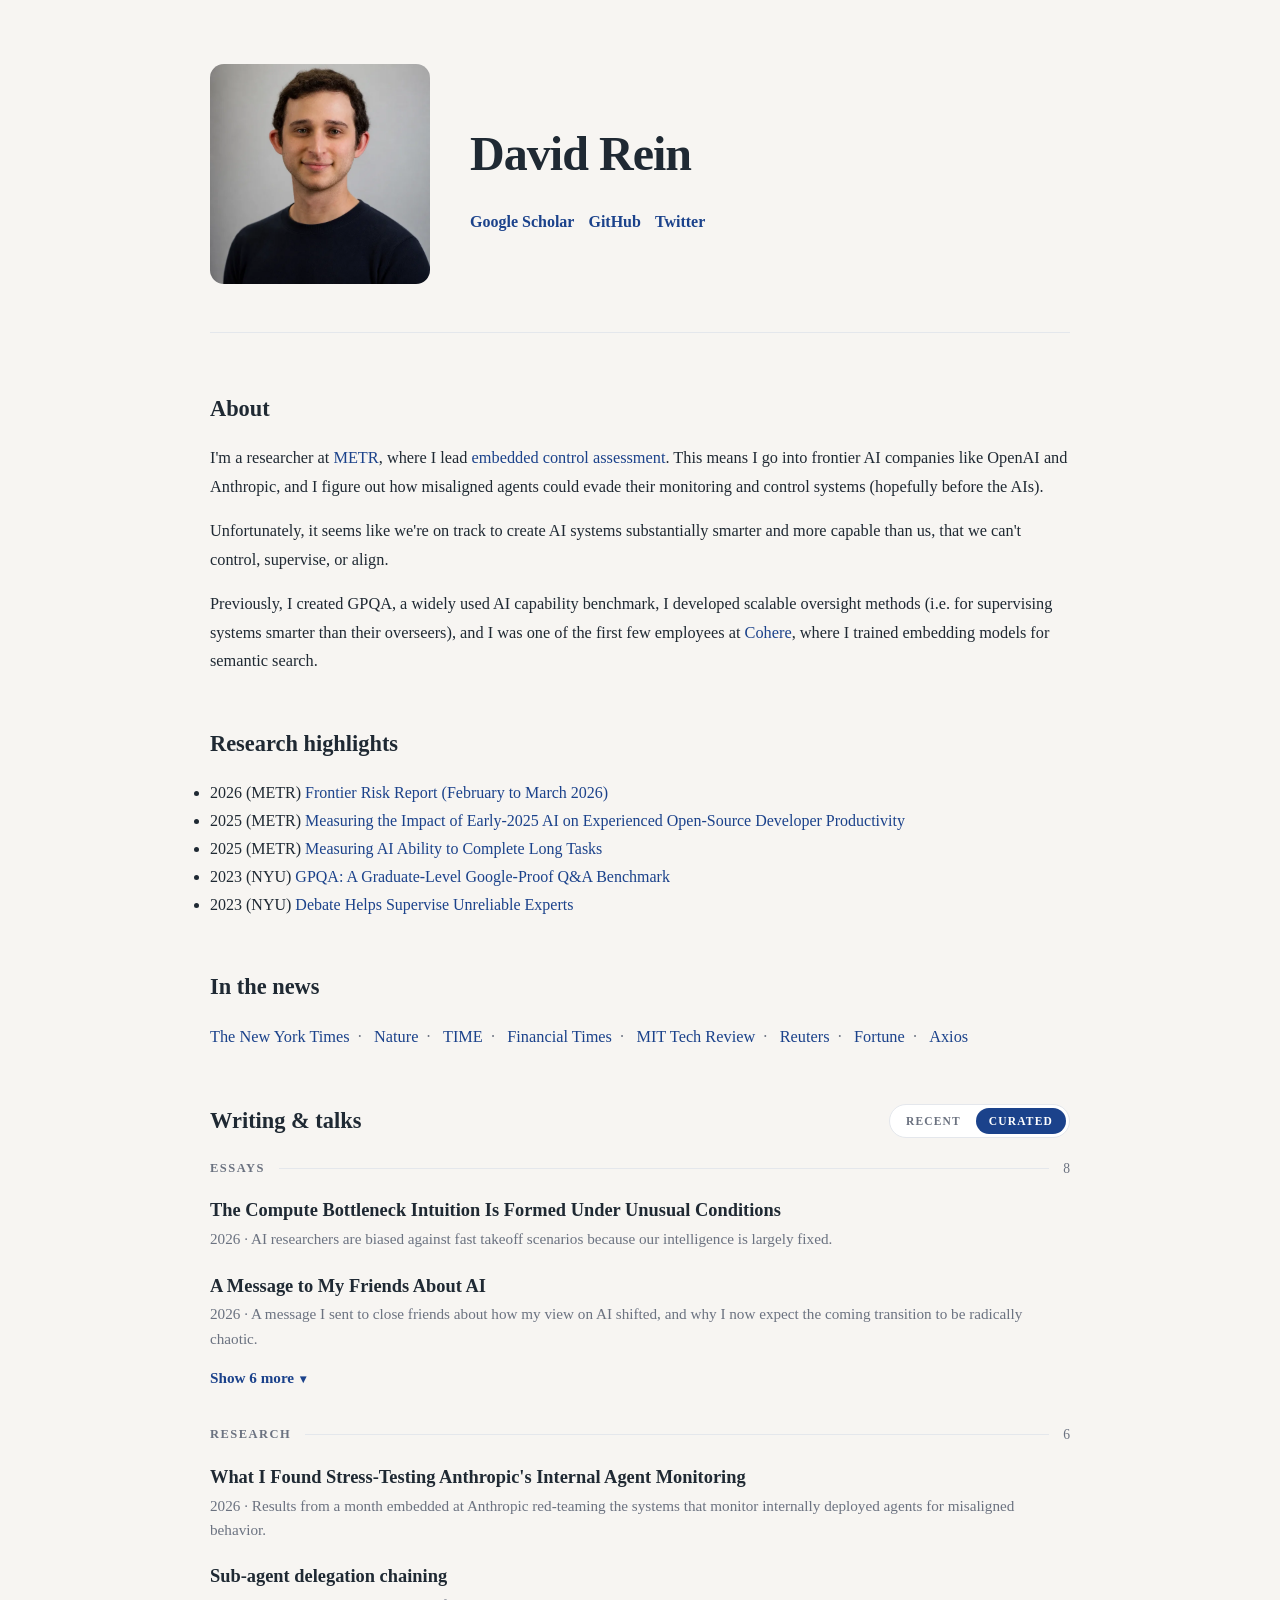
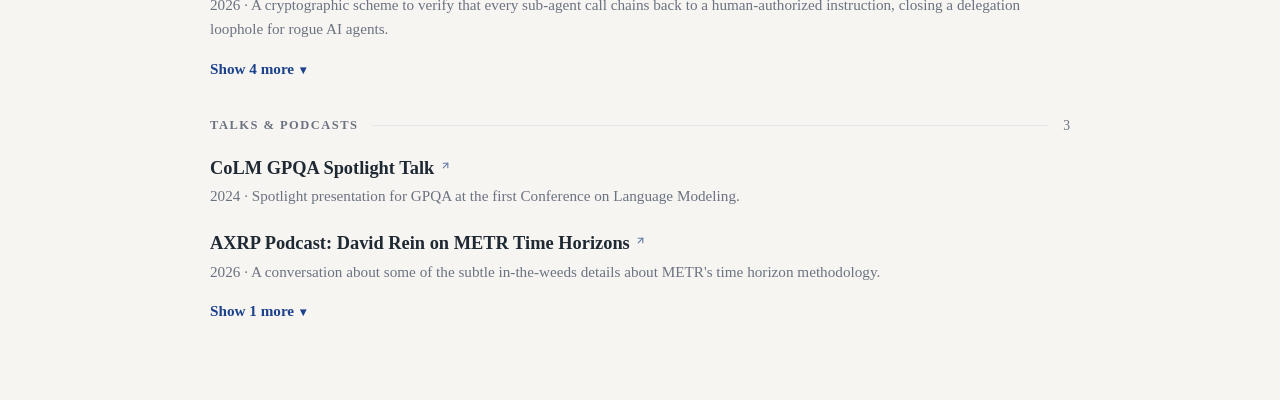
==== commit f47c4a70: "Update About section; link embedded control assessment to METR post Co-Authored-By: Claude Opus 5.5 " ====
--- a/index.html
+++ b/index.html
@@ -9,7 +9,7 @@
     <link rel="icon" type="image/png" sizes="32x32" href="files/favicon/favicon-32x32.png">
     <link rel="icon" type="image/png" sizes="16x16" href="files/favicon/favicon-16x16.png">
     <link rel="manifest" href="files/favicon/site.webmanifest">
-    <meta name="description" content="I'm an AI researcher at METR, developing the science of agent evaluation/monitoring.">
+    <meta name="description" content="I'm an AI researcher at METR, doing embedded risk assessment at frontier AI companies.">
     <script>
         // Apply the saved "Writing & talks" sort before first paint to avoid a flash.
         try {
@@ -40,9 +40,49 @@
         <main>
             <section id="about-section" class="section">
                 <h2>About</h2>
-                <p>I'm a researcher at <a href="https://metr.org" target="_blank" rel="noreferrer">METR</a>. My current focus is on "embedded monitoring stress-testing"—I go into frontier AI companies and figure out how their internal agents are going to break their security and AI monitoring systems.</p>
-                <p>I think there's a very good chance that humanity is on track to create AI systems substantially smarter and more capable than us. We need to be <strong>really careful</strong> about this, because it's an <a href="https://controlai.com/quotes" target="_blank" rel="noreferrer">open scientific question</a> whether we can control such systems.</p>
+                <p>I'm a researcher at <a href="https://metr.org" target="_blank" rel="noreferrer">METR</a>, where I lead <a href="https://metr.org/blog/2026-10-14-control-assessment-proposal/" target="_blank" rel="noreferrer">embedded control assessment</a>. This means I go into frontier AI companies like OpenAI and Anthropic, and I figure out how misaligned agents could evade their monitoring and control systems (hopefully before the AIs).</p>
+                <p>Unfortunately, it seems like we're on track to create AI systems substantially smarter and more capable than us, that we can't control, supervise, or align.</p>
                 <p>Previously, I created GPQA, a widely used AI capability benchmark, I developed scalable oversight methods (i.e. for supervising systems smarter than their overseers), and I was one of the first few employees at <a href="https://cohere.com" target="_blank" rel="noreferrer">Cohere</a>, where I trained embedding models for semantic search.</p>
+            </section>
+
+            <section class="section">
+                <h2>Research highlights</h2>
+                <ul class="highlights-list">
+                    <li>
+                        <span class="highlight-year">2026 <it>(METR)</it></span>
+                        <a href="https://metr.org/risk-report-feb-mar-2026.pdf" target="_blank" rel="noreferrer">Frontier Risk Report (February to March 2026)</a>
+                    </li>
+                    <li>
+                        <span class="highlight-year">2025 <it>(METR)</it></span>
+                        <a href="https://arxiv.org/abs/2507.09089" target="_blank" rel="noreferrer">Measuring the Impact of Early-2025 AI on Experienced Open-Source Developer Productivity</a>
+                    </li>
+                    <li>
+                        <span class="highlight-year">2025 <it>(METR)</it></span>
+                        <a href="https://arxiv.org/abs/2503.14499" target="_blank" rel="noreferrer">Measuring AI Ability to Complete Long Tasks</a>
+                    </li>
+                    <li>
+                        <span class="highlight-year">2023 <it>(NYU)</it></span>
+                        <a href="https://arxiv.org/abs/2311.12022" target="_blank" rel="noreferrer">GPQA: A Graduate-Level Google-Proof Q&amp;A Benchmark</a>
+                    </li>
+                    <li>
+                        <span class="highlight-year">2023 <it>(NYU)</it></span>
+                        <a href="https://arxiv.org/abs/2311.08702" target="_blank" rel="noreferrer">Debate Helps Supervise Unreliable Experts</a>
+                    </li>
+                </ul>
+            </section>
+
+            <section class="section">
+                <h2>In the news</h2>
+                <ul class="news-list">
+                    <li><a href="https://www.nytimes.com/2026/04/17/technology/how-do-you-measure-an-ai-boom.html" target="_blank" rel="noreferrer">The New York Times</a></li>
+                    <li><a href="https://www.nature.com/articles/d41586-025-00831-8" target="_blank" rel="noreferrer">Nature</a></li>
+                    <li><a href="https://time.com/7302351/ai-software-coding-study/" target="_blank" rel="noreferrer">TIME</a></li>
+                    <li><a href="https://www.ft.com/content/471b5eba-2a71-4650-a019-e8d4065b78a0" target="_blank" rel="noreferrer">Financial Times</a></li>
+                    <li><a href="https://www.technologyreview.com/2026/02/05/1132254/this-is-the-most-misunderstood-graph-in-ai/" target="_blank" rel="noreferrer">MIT Tech Review</a></li>
+                    <li><a href="https://www.reuters.com/business/ai-slows-down-some-experienced-software-developers-study-finds-2025-07-10/" target="_blank" rel="noreferrer">Reuters</a></li>
+                    <li><a href="https://fortune.com/article/does-ai-increase-workplace-productivity-experiment-software-developers-task-took-longer/" target="_blank" rel="noreferrer">Fortune</a></li>
+                    <li><a href="https://www.axios.com/2025/07/15/ai-coding-productivity-study" target="_blank" rel="noreferrer">Axios</a></li>
+                </ul>
             </section>
 
             <section class="section">
@@ -100,34 +140,30 @@
                         <div class="group-header">
                             <span class="group-label">Research</span>
                             <span class="group-rule"></span>
-                            <span class="group-count">7</span>
+                            <span class="group-count">6</span>
                         </div>
                         <ul class="writing-list">
-                            <li class="writing-item" data-date="2026-10-22" style="--o-cur: 0; --o-rec: 0;">
-                                <a class="writing-title" href="https://metr.org/blog/2026-10-22-red-teaming-openai-agent-monitoring/" target="_blank" rel="noreferrer">Red-Teaming OpenAI's Internal Agent Monitoring Systems</a>
-                                <p class="writing-meta">2026 · Results from a three-week pilot with Redwood Research embedded at OpenAI, finding several novel ways internal agents could evade or disable the company's misalignment monitoring.</p>
-                            </li>
-                            <li class="writing-item" data-date="2026-10-14" style="--o-cur: 3; --o-rec: 1;">
+                            <li class="writing-item" data-date="2026-10-14" style="--o-cur: 2; --o-rec: 0;">
                                 <a class="writing-title" href="https://metr.org/blog/2026-10-14-control-assessment-proposal/" target="_blank" rel="noreferrer">How an assessor could investigate control and monitoring of internal AI agents</a>
                                 <p class="writing-meta">2026 · A proposal for how an external assessor could test whether a developer's monitors would catch harmful behavior by internal AI agents, and what access each part of that requires.</p>
                             </li>
-                            <li class="writing-item" data-date="2026-07-06" style="--o-cur: 2; --o-rec: 2;">
+                            <li class="writing-item" data-date="2026-07-06" style="--o-cur: 1; --o-rec: 1;">
                                 <a class="writing-title" href="posts/subagent-delegation-chaining.html">Sub-agent delegation chaining</a>
                                 <p class="writing-meta">2026 · A cryptographic scheme to verify that every sub-agent call chains back to a human-authorized instruction, closing a delegation loophole for rogue AI agents.</p>
                             </li>
-                            <li class="writing-item" data-date="2026-05-19" style="--o-cur: 1; --o-rec: 3;">
+                            <li class="writing-item" data-date="2026-05-19" style="--o-cur: 0; --o-rec: 2;">
                                 <a class="writing-title" href="posts/red-teaming-results.html">What I Found Stress-Testing Anthropic's Internal Agent Monitoring</a>
                                 <p class="writing-meta">2026 · Results from a month embedded at Anthropic red-teaming the systems that monitor internally deployed agents for misaligned behavior.</p>
                             </li>
-                            <li class="writing-item" data-date="2026-05-10" style="--o-cur: 4; --o-rec: 4;">
+                            <li class="writing-item" data-date="2026-05-10" style="--o-cur: 3; --o-rec: 3;">
                                 <a class="writing-title" href="https://epoch.ai/blog/mirrorcode-preliminary-results" target="_blank" rel="noreferrer">MirrorCode: Evidence that AI can already do some weeks-long coding tasks</a>
                                 <p class="writing-meta">2026 · Recent AI models can autonomously reimplement complex software programs by reverse-engineering their behavior, with Claude Opus 4.6 successfully reimplementing a 16,000-line bioinformatics toolkit.</p>
                             </li>
-                            <li class="writing-item" data-date="2025-08-12" style="--o-cur: 5; --o-rec: 5;">
+                            <li class="writing-item" data-date="2025-08-12" style="--o-cur: 4; --o-rec: 4;">
                                 <a class="writing-title" href="https://metr.org/blog/2025-08-12-research-update-towards-reconciling-slowdown-with-time-horizons/" target="_blank" rel="noreferrer">Research Update: Algorithmic vs. Holistic Evaluation</a>
                                 <p class="writing-meta">2025 · A comparison of automatic scoring vs. human rubric reviews on real repos.</p>
                             </li>
-                            <li class="writing-item" data-date="2024-01-01" style="--o-cur: 6; --o-rec: 6;">
+                            <li class="writing-item" data-date="2024-01-01" style="--o-cur: 5; --o-rec: 5;">
                                 <a class="writing-title" href="https://www.lesswrong.com/posts/wsXCXoyvRi3DnWZ2M/nyu-code-debates-update-postmortem" target="_blank" rel="noreferrer">NYU Code Debates Update/Postmortem</a>
                                 <p class="writing-meta">2024 · A write-up of what we learned from running AI-assisted debates with non-programmer judges on simple coding tasks.</p>
                             </li>
@@ -156,20 +192,6 @@
                         </ul>
                     </div>
                 </div>
-            </section>
-
-            <section class="section">
-                <h2>In the news</h2>
-                <ul class="news-list">
-                    <li><a href="https://www.nytimes.com/2026/04/17/technology/how-do-you-measure-an-ai-boom.html" target="_blank" rel="noreferrer">The New York Times</a></li>
-                    <li><a href="https://www.nature.com/articles/d41586-025-00831-8" target="_blank" rel="noreferrer">Nature</a></li>
-                    <li><a href="https://time.com/7302351/ai-software-coding-study/" target="_blank" rel="noreferrer">TIME</a></li>
-                    <li><a href="https://www.ft.com/content/471b5eba-2a71-4650-a019-e8d4065b78a0" target="_blank" rel="noreferrer">Financial Times</a></li>
-                    <li><a href="https://www.technologyreview.com/2026/02/05/1132254/this-is-the-most-misunderstood-graph-in-ai/" target="_blank" rel="noreferrer">MIT Tech Review</a></li>
-                    <li><a href="https://www.reuters.com/business/ai-safety-group-metr-finds-flaws-openais-internal-monitoring-system-2026-10-22/" target="_blank" rel="noreferrer">Reuters</a></li>
-                    <li><a href="https://fortune.com/article/does-ai-increase-workplace-productivity-experiment-software-developers-task-took-longer/" target="_blank" rel="noreferrer">Fortune</a></li>
-                    <li><a href="https://www.theinformation.com/briefings/openai-numerous-vulnerabilities-ai-exploit-evaluators-find" target="_blank" rel="noreferrer">The Information</a></li>
-                </ul>
             </section>
         </main>
     </div>
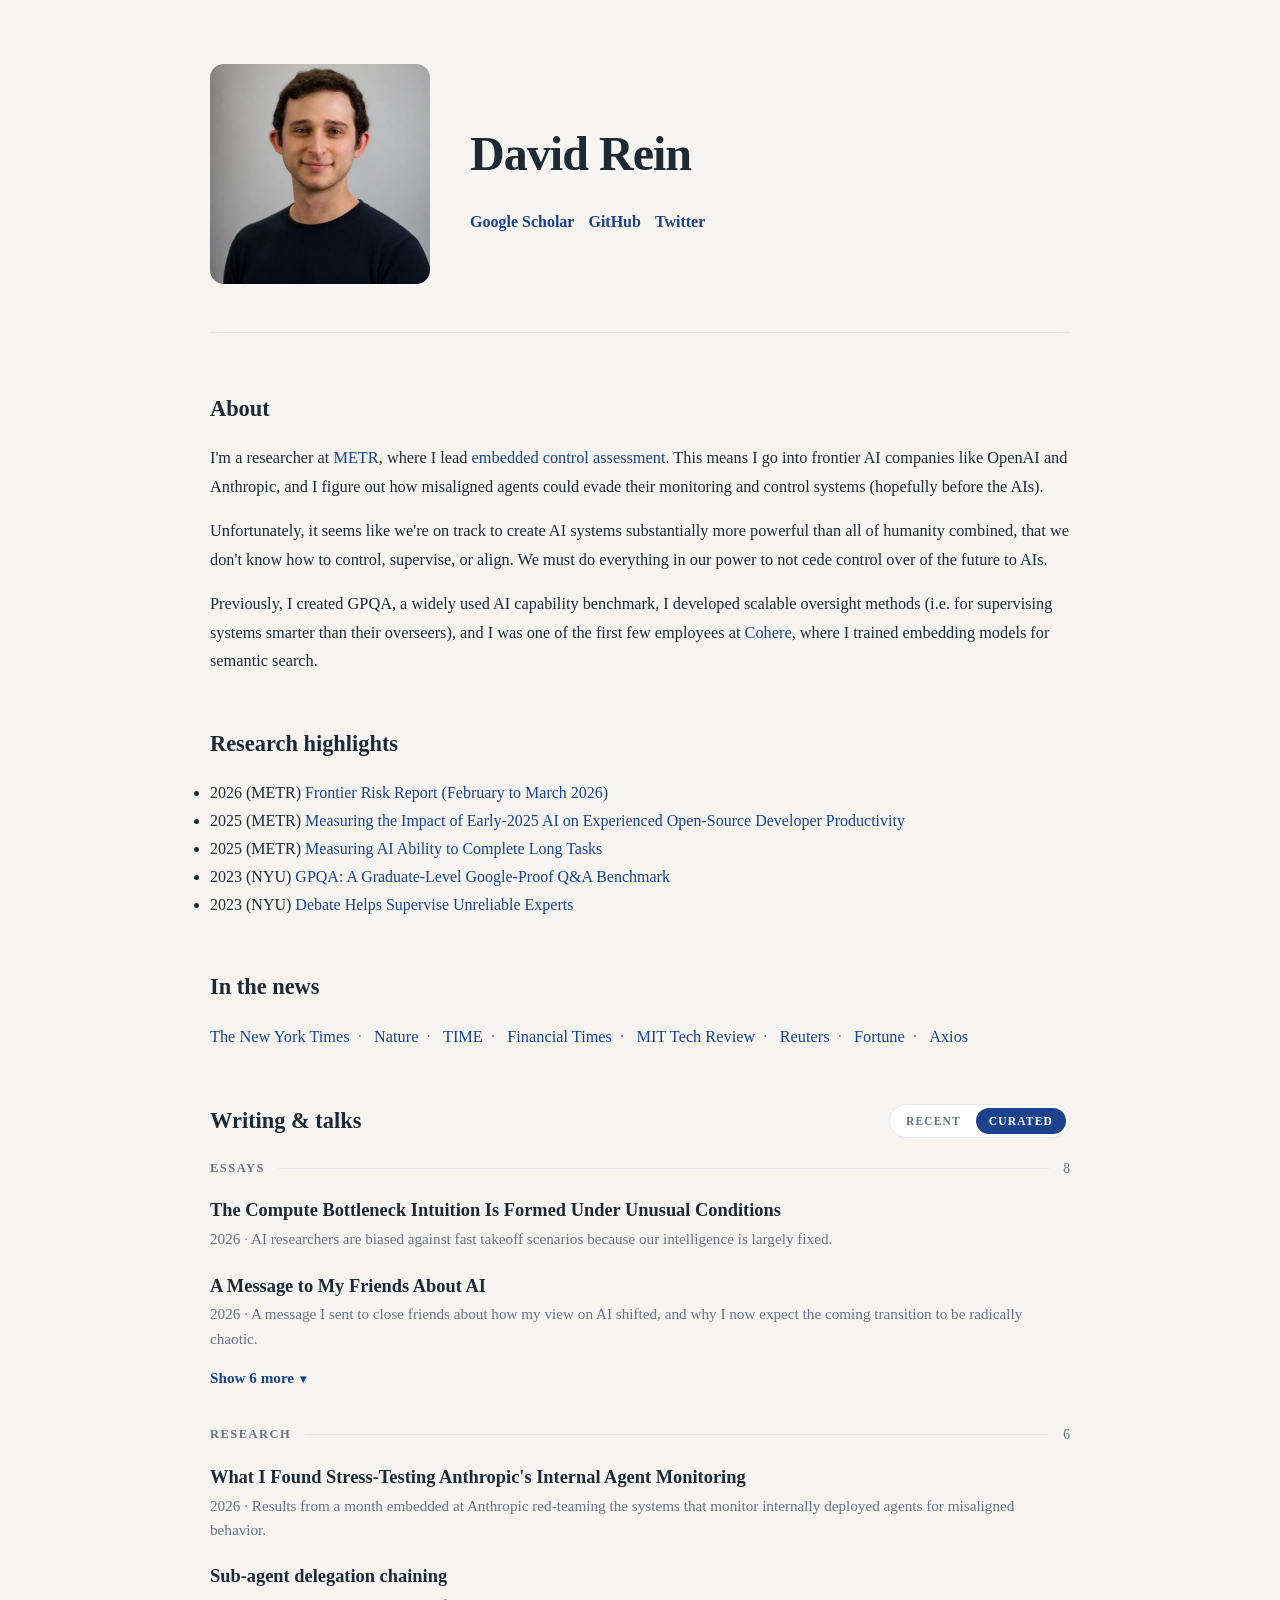
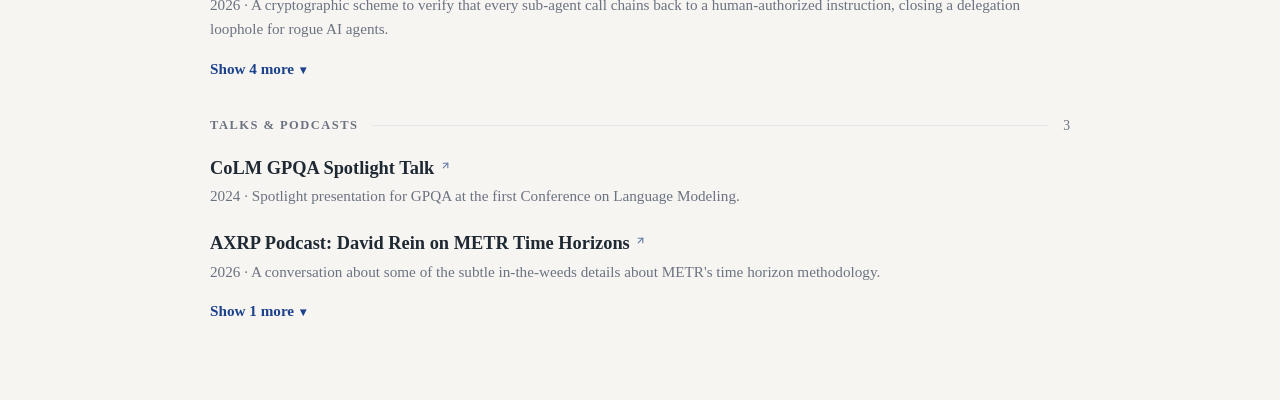
==== commit 77f6b374: "Reword About section paragraph Co-Authored-By: Claude Opus 5.5 <noreply@anthropic.com>" ====
--- a/index.html
+++ b/index.html
@@ -41,7 +41,7 @@
             <section id="about-section" class="section">
                 <h2>About</h2>
                 <p>I'm a researcher at <a href="https://metr.org" target="_blank" rel="noreferrer">METR</a>, where I lead <a href="https://metr.org/blog/2026-10-14-control-assessment-proposal/" target="_blank" rel="noreferrer">embedded control assessment</a>. This means I go into frontier AI companies like OpenAI and Anthropic, and I figure out how misaligned agents could evade their monitoring and control systems (hopefully before the AIs).</p>
-                <p>Unfortunately, it seems like we're on track to create AI systems substantially smarter and more capable than us, that we can't control, supervise, or align.</p>
+                <p>Unfortunately, it seems like we're on track to create AI systems substantially more powerful than all of humanity combined, that we don't know how to control, supervise, or align. We must do everything in our power to not cede control over of the future to AIs.</p>
                 <p>Previously, I created GPQA, a widely used AI capability benchmark, I developed scalable oversight methods (i.e. for supervising systems smarter than their overseers), and I was one of the first few employees at <a href="https://cohere.com" target="_blank" rel="noreferrer">Cohere</a>, where I trained embedding models for semantic search.</p>
             </section>
 
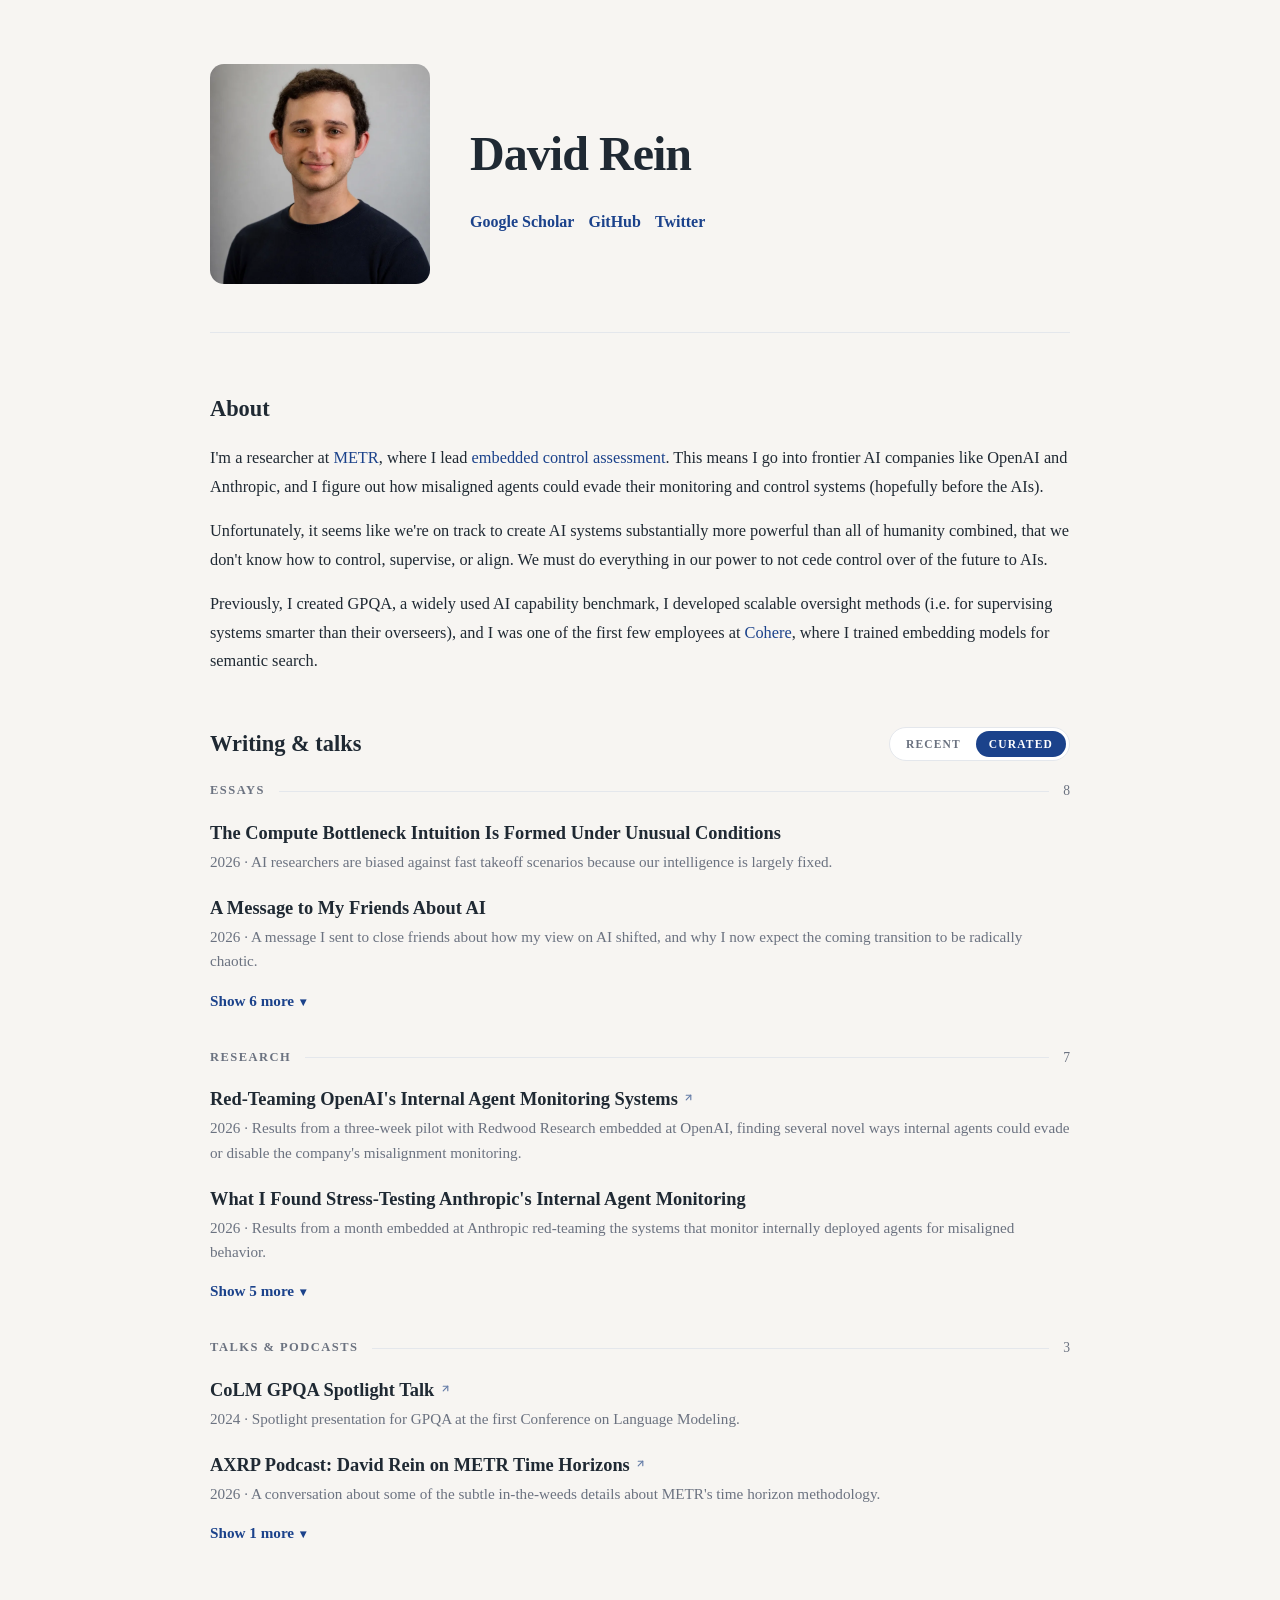
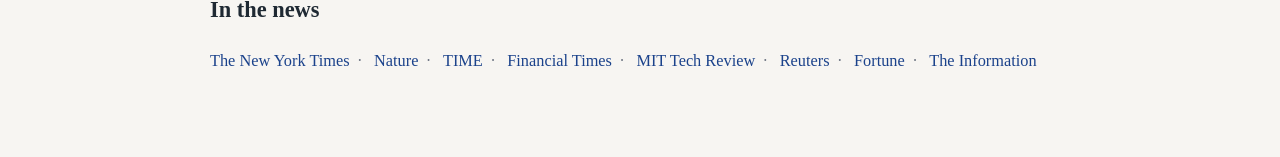
==== commit b01afe47: "Merge remote-tracking branch 'origin/master' into link-control-assessment # Conflicts: #	index.html" ====
--- a/index.html
+++ b/index.html
@@ -46,46 +46,6 @@
             </section>
 
             <section class="section">
-                <h2>Research highlights</h2>
-                <ul class="highlights-list">
-                    <li>
-                        <span class="highlight-year">2026 <it>(METR)</it></span>
-                        <a href="https://metr.org/risk-report-feb-mar-2026.pdf" target="_blank" rel="noreferrer">Frontier Risk Report (February to March 2026)</a>
-                    </li>
-                    <li>
-                        <span class="highlight-year">2025 <it>(METR)</it></span>
-                        <a href="https://arxiv.org/abs/2507.09089" target="_blank" rel="noreferrer">Measuring the Impact of Early-2025 AI on Experienced Open-Source Developer Productivity</a>
-                    </li>
-                    <li>
-                        <span class="highlight-year">2025 <it>(METR)</it></span>
-                        <a href="https://arxiv.org/abs/2503.14499" target="_blank" rel="noreferrer">Measuring AI Ability to Complete Long Tasks</a>
-                    </li>
-                    <li>
-                        <span class="highlight-year">2023 <it>(NYU)</it></span>
-                        <a href="https://arxiv.org/abs/2311.12022" target="_blank" rel="noreferrer">GPQA: A Graduate-Level Google-Proof Q&amp;A Benchmark</a>
-                    </li>
-                    <li>
-                        <span class="highlight-year">2023 <it>(NYU)</it></span>
-                        <a href="https://arxiv.org/abs/2311.08702" target="_blank" rel="noreferrer">Debate Helps Supervise Unreliable Experts</a>
-                    </li>
-                </ul>
-            </section>
-
-            <section class="section">
-                <h2>In the news</h2>
-                <ul class="news-list">
-                    <li><a href="https://www.nytimes.com/2026/04/17/technology/how-do-you-measure-an-ai-boom.html" target="_blank" rel="noreferrer">The New York Times</a></li>
-                    <li><a href="https://www.nature.com/articles/d41586-025-00831-8" target="_blank" rel="noreferrer">Nature</a></li>
-                    <li><a href="https://time.com/7302351/ai-software-coding-study/" target="_blank" rel="noreferrer">TIME</a></li>
-                    <li><a href="https://www.ft.com/content/471b5eba-2a71-4650-a019-e8d4065b78a0" target="_blank" rel="noreferrer">Financial Times</a></li>
-                    <li><a href="https://www.technologyreview.com/2026/02/05/1132254/this-is-the-most-misunderstood-graph-in-ai/" target="_blank" rel="noreferrer">MIT Tech Review</a></li>
-                    <li><a href="https://www.reuters.com/business/ai-slows-down-some-experienced-software-developers-study-finds-2025-07-10/" target="_blank" rel="noreferrer">Reuters</a></li>
-                    <li><a href="https://fortune.com/article/does-ai-increase-workplace-productivity-experiment-software-developers-task-took-longer/" target="_blank" rel="noreferrer">Fortune</a></li>
-                    <li><a href="https://www.axios.com/2025/07/15/ai-coding-productivity-study" target="_blank" rel="noreferrer">Axios</a></li>
-                </ul>
-            </section>
-
-            <section class="section">
                 <div class="section-head">
                     <h2>Writing &amp; talks</h2>
                     <div class="sort-toggle" role="group" aria-label="Sort writing &amp; talks">
@@ -140,30 +100,34 @@
                         <div class="group-header">
                             <span class="group-label">Research</span>
                             <span class="group-rule"></span>
-                            <span class="group-count">6</span>
+                            <span class="group-count">7</span>
                         </div>
                         <ul class="writing-list">
-                            <li class="writing-item" data-date="2026-10-14" style="--o-cur: 2; --o-rec: 0;">
+                            <li class="writing-item" data-date="2026-10-22" style="--o-cur: 0; --o-rec: 0;">
+                                <a class="writing-title" href="https://metr.org/blog/2026-10-22-red-teaming-openai-agent-monitoring/" target="_blank" rel="noreferrer">Red-Teaming OpenAI's Internal Agent Monitoring Systems</a>
+                                <p class="writing-meta">2026 · Results from a three-week pilot with Redwood Research embedded at OpenAI, finding several novel ways internal agents could evade or disable the company's misalignment monitoring.</p>
+                            </li>
+                            <li class="writing-item" data-date="2026-10-14" style="--o-cur: 3; --o-rec: 1;">
                                 <a class="writing-title" href="https://metr.org/blog/2026-10-14-control-assessment-proposal/" target="_blank" rel="noreferrer">How an assessor could investigate control and monitoring of internal AI agents</a>
                                 <p class="writing-meta">2026 · A proposal for how an external assessor could test whether a developer's monitors would catch harmful behavior by internal AI agents, and what access each part of that requires.</p>
                             </li>
-                            <li class="writing-item" data-date="2026-07-06" style="--o-cur: 1; --o-rec: 1;">
+                            <li class="writing-item" data-date="2026-07-06" style="--o-cur: 2; --o-rec: 2;">
                                 <a class="writing-title" href="posts/subagent-delegation-chaining.html">Sub-agent delegation chaining</a>
                                 <p class="writing-meta">2026 · A cryptographic scheme to verify that every sub-agent call chains back to a human-authorized instruction, closing a delegation loophole for rogue AI agents.</p>
                             </li>
-                            <li class="writing-item" data-date="2026-05-19" style="--o-cur: 0; --o-rec: 2;">
+                            <li class="writing-item" data-date="2026-05-19" style="--o-cur: 1; --o-rec: 3;">
                                 <a class="writing-title" href="posts/red-teaming-results.html">What I Found Stress-Testing Anthropic's Internal Agent Monitoring</a>
                                 <p class="writing-meta">2026 · Results from a month embedded at Anthropic red-teaming the systems that monitor internally deployed agents for misaligned behavior.</p>
                             </li>
-                            <li class="writing-item" data-date="2026-05-10" style="--o-cur: 3; --o-rec: 3;">
+                            <li class="writing-item" data-date="2026-05-10" style="--o-cur: 4; --o-rec: 4;">
                                 <a class="writing-title" href="https://epoch.ai/blog/mirrorcode-preliminary-results" target="_blank" rel="noreferrer">MirrorCode: Evidence that AI can already do some weeks-long coding tasks</a>
                                 <p class="writing-meta">2026 · Recent AI models can autonomously reimplement complex software programs by reverse-engineering their behavior, with Claude Opus 4.6 successfully reimplementing a 16,000-line bioinformatics toolkit.</p>
                             </li>
-                            <li class="writing-item" data-date="2025-08-12" style="--o-cur: 4; --o-rec: 4;">
+                            <li class="writing-item" data-date="2025-08-12" style="--o-cur: 5; --o-rec: 5;">
                                 <a class="writing-title" href="https://metr.org/blog/2025-08-12-research-update-towards-reconciling-slowdown-with-time-horizons/" target="_blank" rel="noreferrer">Research Update: Algorithmic vs. Holistic Evaluation</a>
                                 <p class="writing-meta">2025 · A comparison of automatic scoring vs. human rubric reviews on real repos.</p>
                             </li>
-                            <li class="writing-item" data-date="2024-01-01" style="--o-cur: 5; --o-rec: 5;">
+                            <li class="writing-item" data-date="2024-01-01" style="--o-cur: 6; --o-rec: 6;">
                                 <a class="writing-title" href="https://www.lesswrong.com/posts/wsXCXoyvRi3DnWZ2M/nyu-code-debates-update-postmortem" target="_blank" rel="noreferrer">NYU Code Debates Update/Postmortem</a>
                                 <p class="writing-meta">2024 · A write-up of what we learned from running AI-assisted debates with non-programmer judges on simple coding tasks.</p>
                             </li>
@@ -193,6 +157,20 @@
                     </div>
                 </div>
             </section>
+
+            <section class="section">
+                <h2>In the news</h2>
+                <ul class="news-list">
+                    <li><a href="https://www.nytimes.com/2026/04/17/technology/how-do-you-measure-an-ai-boom.html" target="_blank" rel="noreferrer">The New York Times</a></li>
+                    <li><a href="https://www.nature.com/articles/d41586-025-00831-8" target="_blank" rel="noreferrer">Nature</a></li>
+                    <li><a href="https://time.com/7302351/ai-software-coding-study/" target="_blank" rel="noreferrer">TIME</a></li>
+                    <li><a href="https://www.ft.com/content/471b5eba-2a71-4650-a019-e8d4065b78a0" target="_blank" rel="noreferrer">Financial Times</a></li>
+                    <li><a href="https://www.technologyreview.com/2026/02/05/1132254/this-is-the-most-misunderstood-graph-in-ai/" target="_blank" rel="noreferrer">MIT Tech Review</a></li>
+                    <li><a href="https://www.reuters.com/business/ai-safety-group-metr-finds-flaws-openais-internal-monitoring-system-2026-10-22/" target="_blank" rel="noreferrer">Reuters</a></li>
+                    <li><a href="https://fortune.com/article/does-ai-increase-workplace-productivity-experiment-software-developers-task-took-longer/" target="_blank" rel="noreferrer">Fortune</a></li>
+                    <li><a href="https://www.theinformation.com/briefings/openai-numerous-vulnerabilities-ai-exploit-evaluators-find" target="_blank" rel="noreferrer">The Information</a></li>
+                </ul>
+            </section>
         </main>
     </div>
 
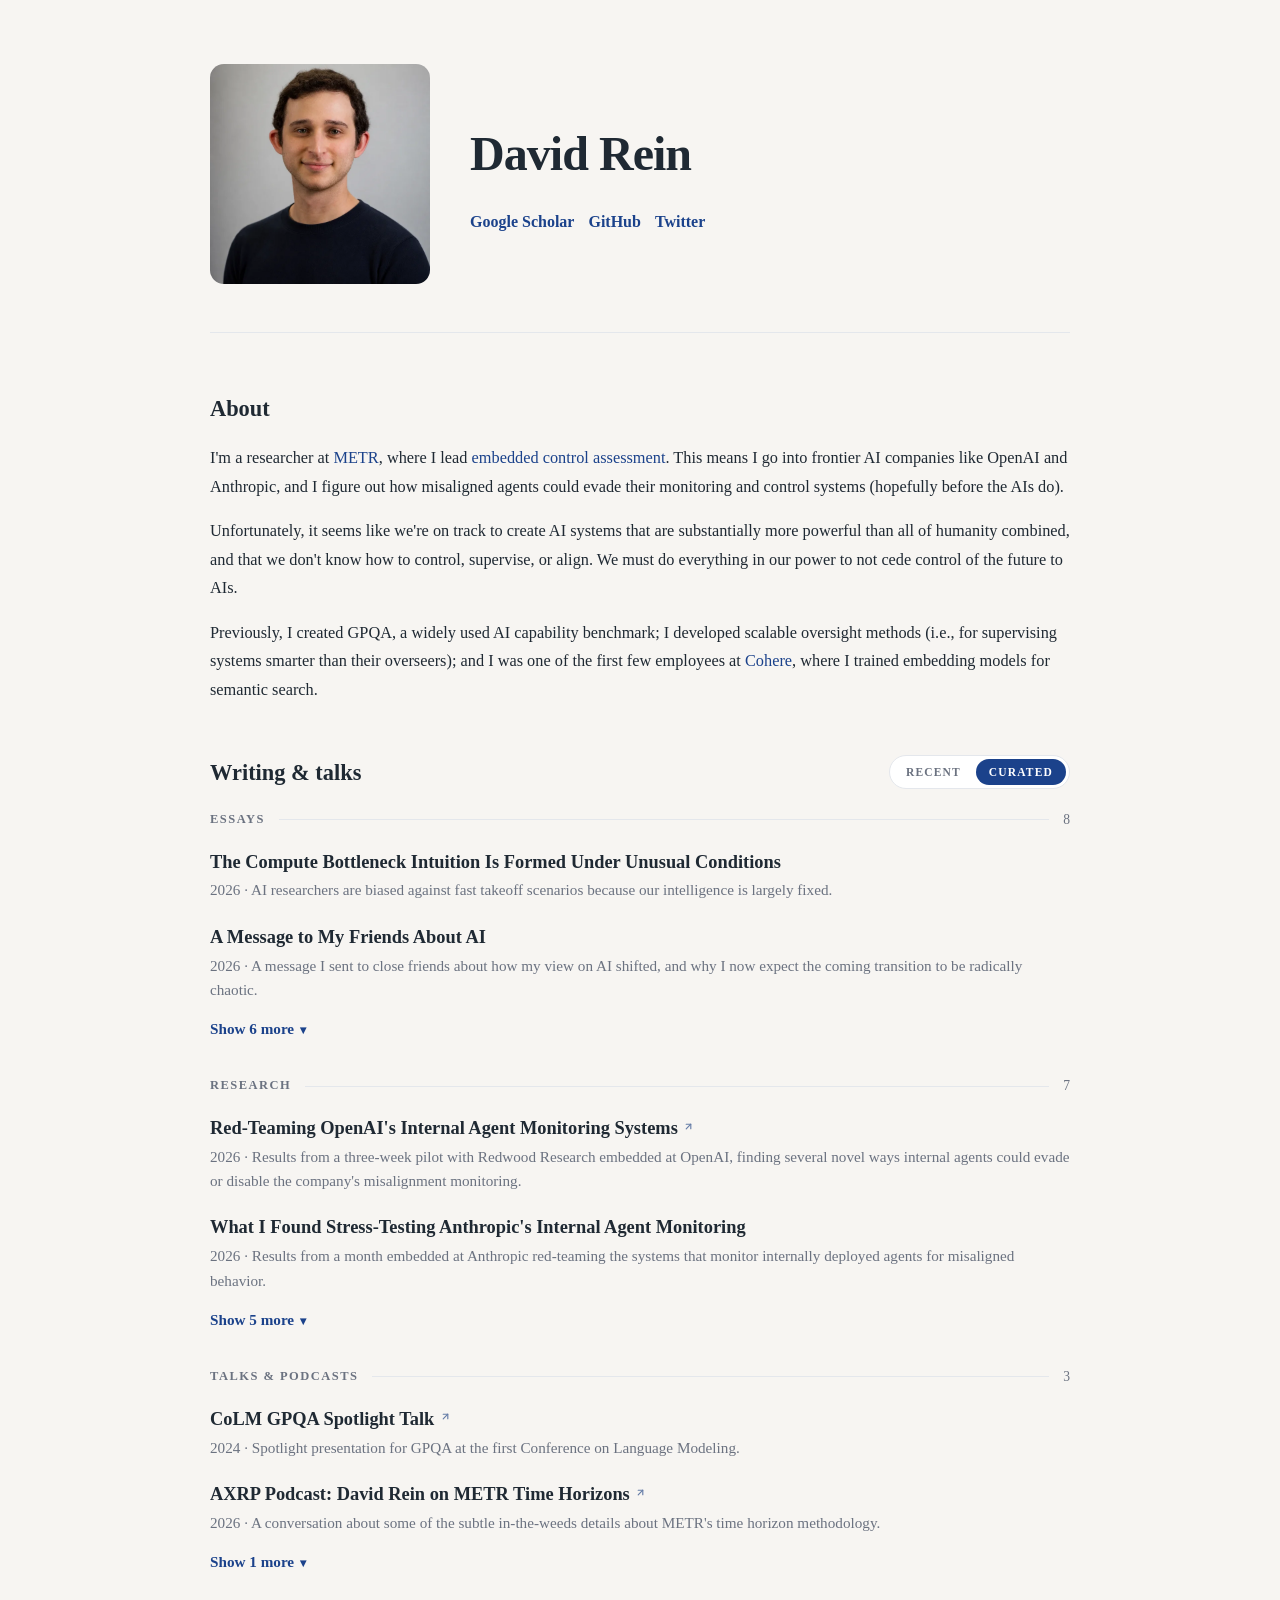
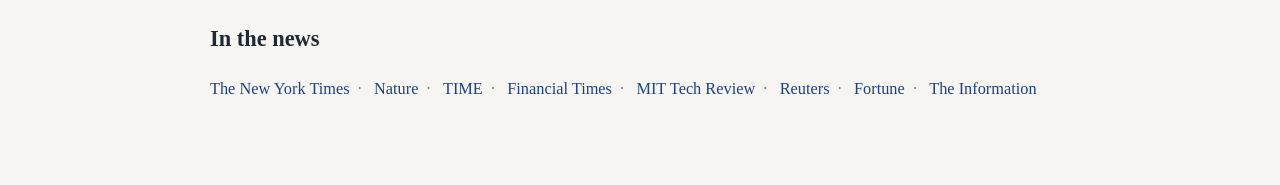
==== commit 6a0427ea: "Fix grammar in About section Co-Authored-By: Claude Opus 5.5 <noreply@anthropic.com>" ====
--- a/index.html
+++ b/index.html
@@ -40,9 +40,9 @@
         <main>
             <section id="about-section" class="section">
                 <h2>About</h2>
-                <p>I'm a researcher at <a href="https://metr.org" target="_blank" rel="noreferrer">METR</a>, where I lead <a href="https://metr.org/blog/2026-10-14-control-assessment-proposal/" target="_blank" rel="noreferrer">embedded control assessment</a>. This means I go into frontier AI companies like OpenAI and Anthropic, and I figure out how misaligned agents could evade their monitoring and control systems (hopefully before the AIs).</p>
-                <p>Unfortunately, it seems like we're on track to create AI systems substantially more powerful than all of humanity combined, that we don't know how to control, supervise, or align. We must do everything in our power to not cede control over of the future to AIs.</p>
-                <p>Previously, I created GPQA, a widely used AI capability benchmark, I developed scalable oversight methods (i.e. for supervising systems smarter than their overseers), and I was one of the first few employees at <a href="https://cohere.com" target="_blank" rel="noreferrer">Cohere</a>, where I trained embedding models for semantic search.</p>
+                <p>I'm a researcher at <a href="https://metr.org" target="_blank" rel="noreferrer">METR</a>, where I lead <a href="https://metr.org/blog/2026-10-14-control-assessment-proposal/" target="_blank" rel="noreferrer">embedded control assessment</a>. This means I go into frontier AI companies like OpenAI and Anthropic, and I figure out how misaligned agents could evade their monitoring and control systems (hopefully before the AIs do).</p>
+                <p>Unfortunately, it seems like we're on track to create AI systems that are substantially more powerful than all of humanity combined, and that we don't know how to control, supervise, or align. We must do everything in our power to not cede control of the future to AIs.</p>
+                <p>Previously, I created GPQA, a widely used AI capability benchmark; I developed scalable oversight methods (i.e., for supervising systems smarter than their overseers); and I was one of the first few employees at <a href="https://cohere.com" target="_blank" rel="noreferrer">Cohere</a>, where I trained embedding models for semantic search.</p>
             </section>
 
             <section class="section">
